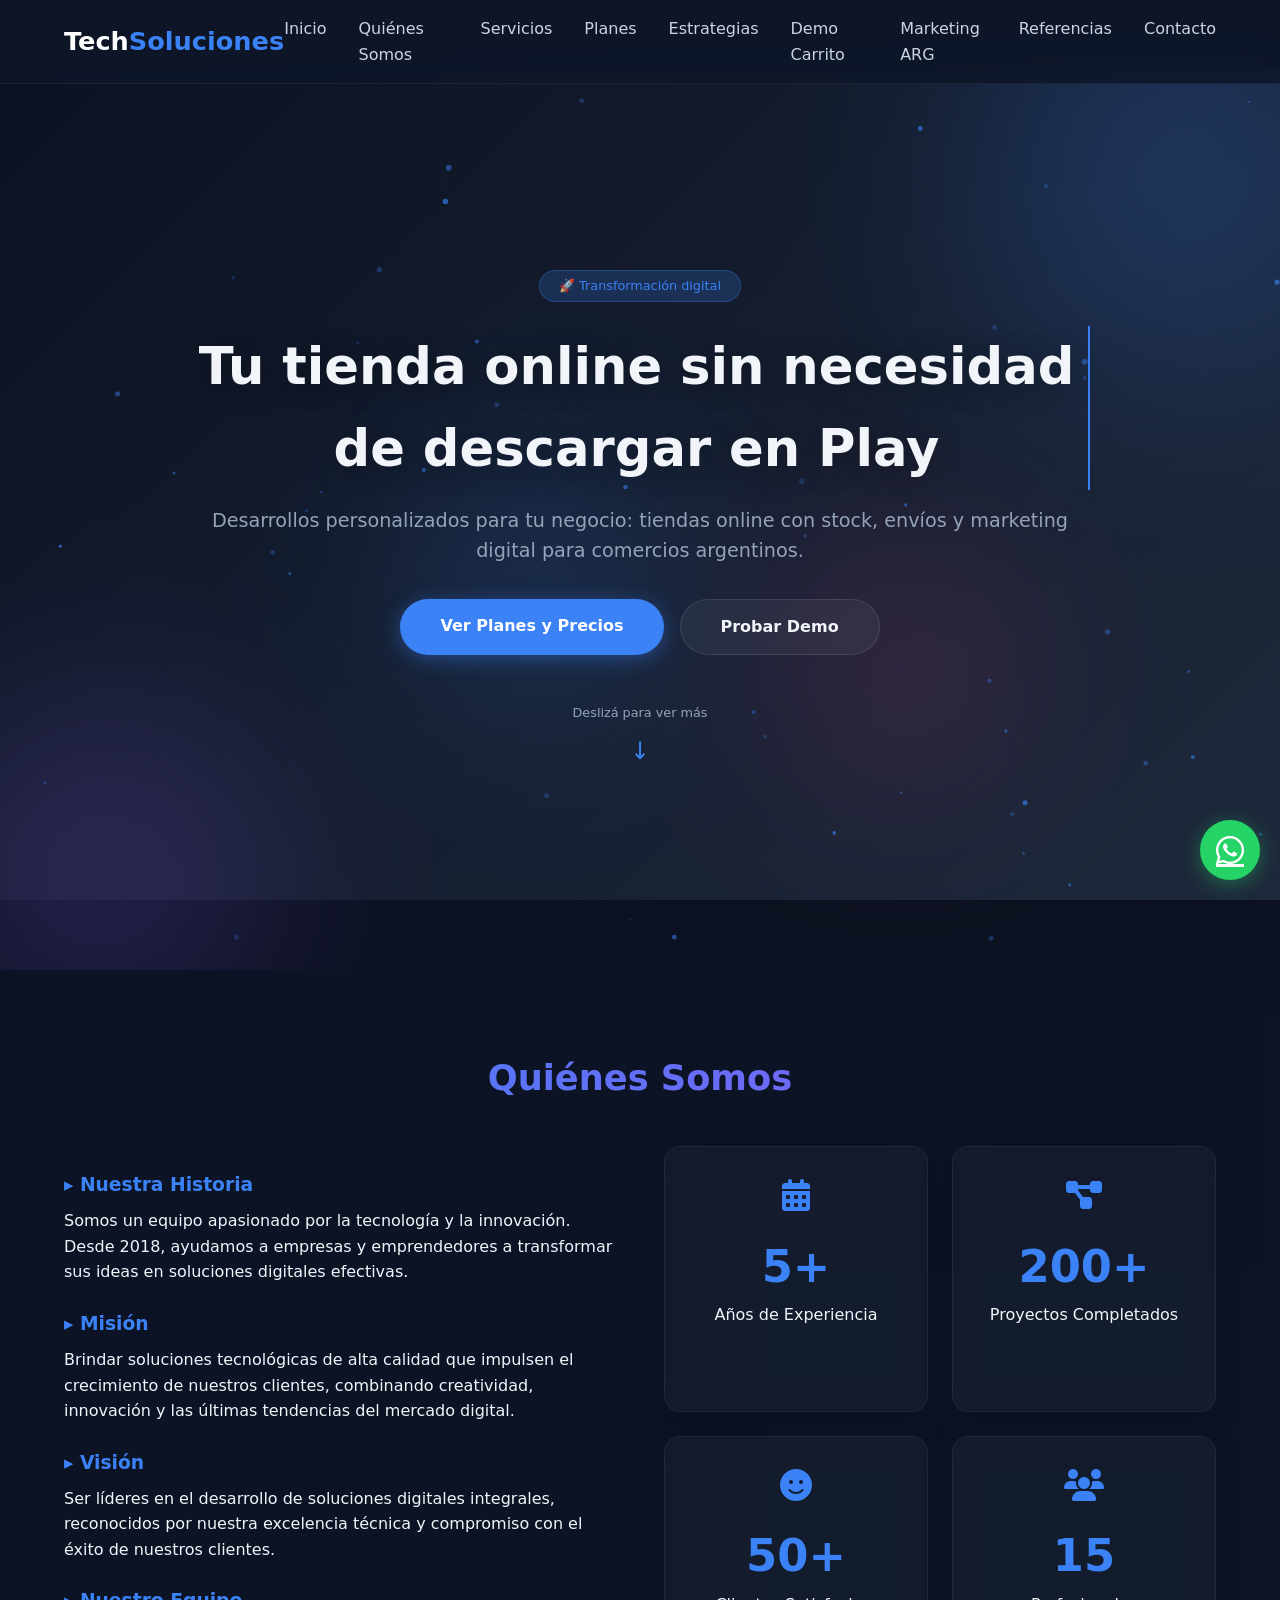
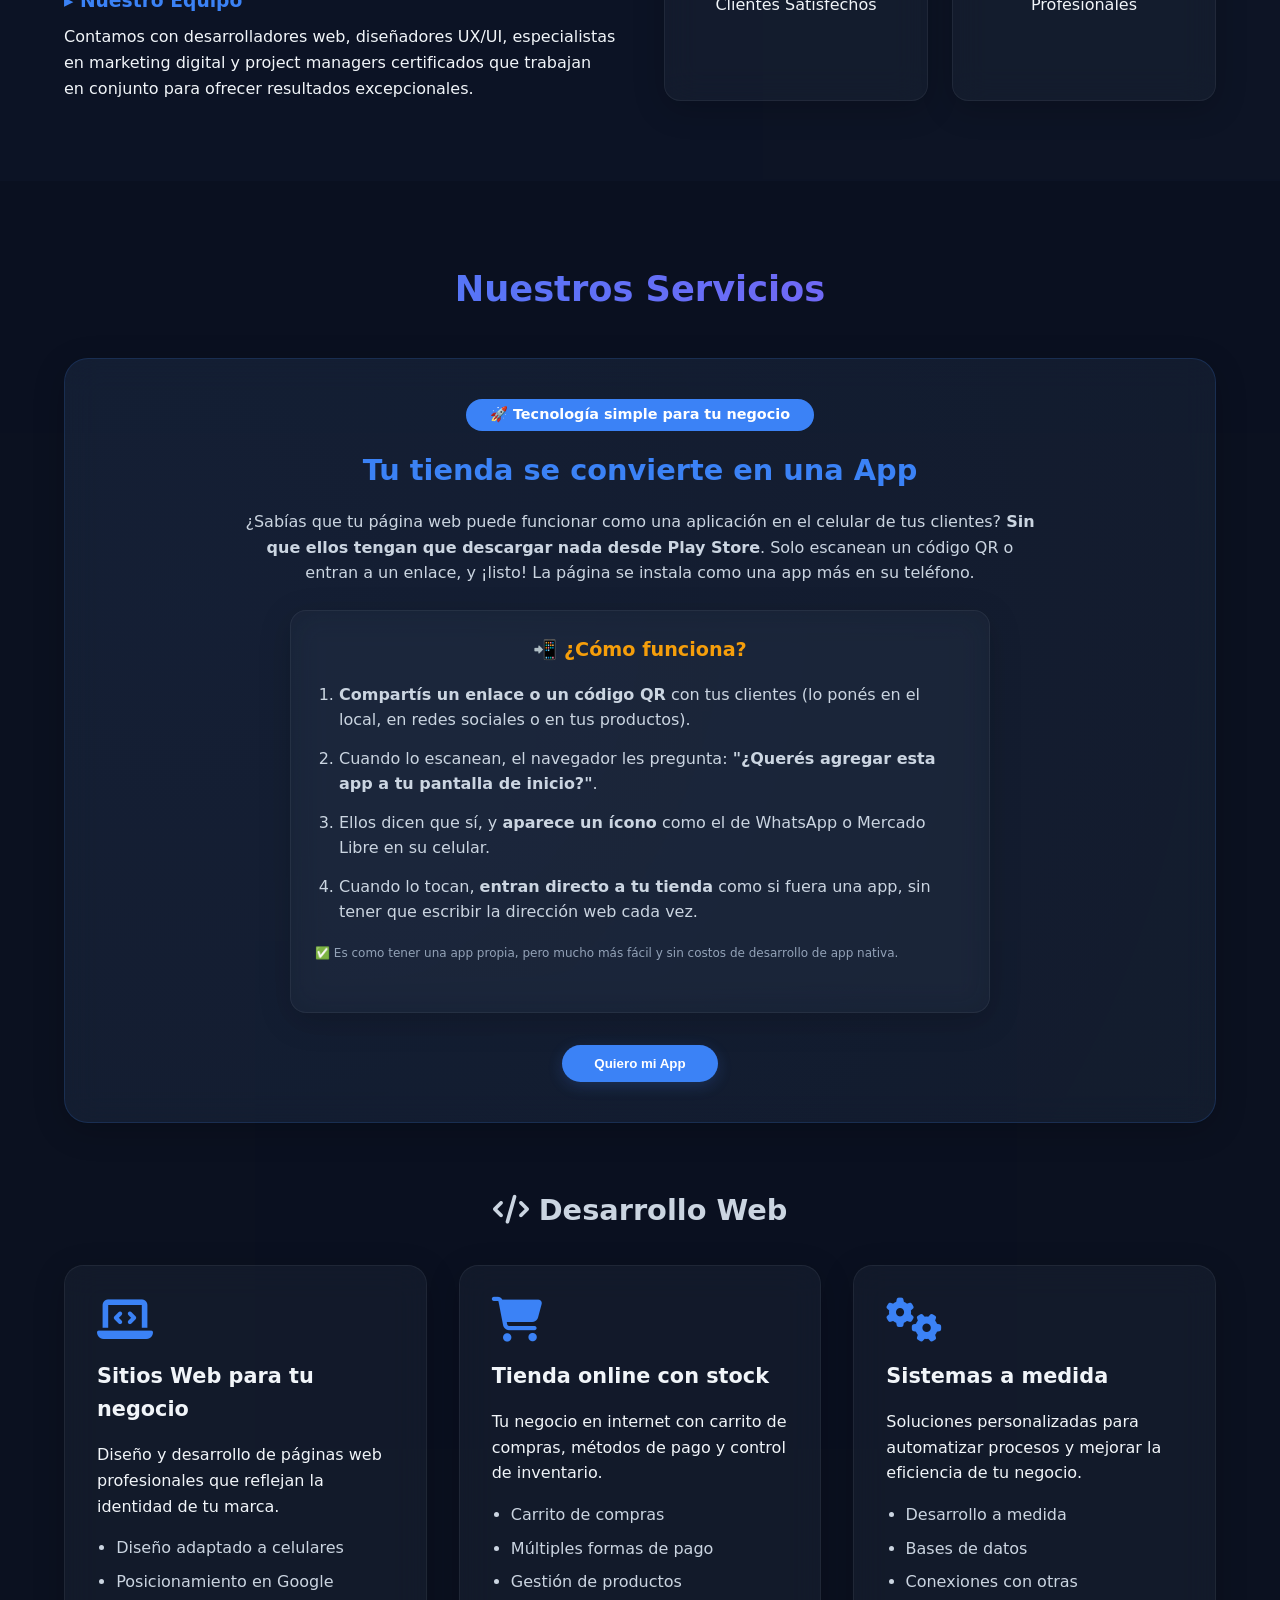
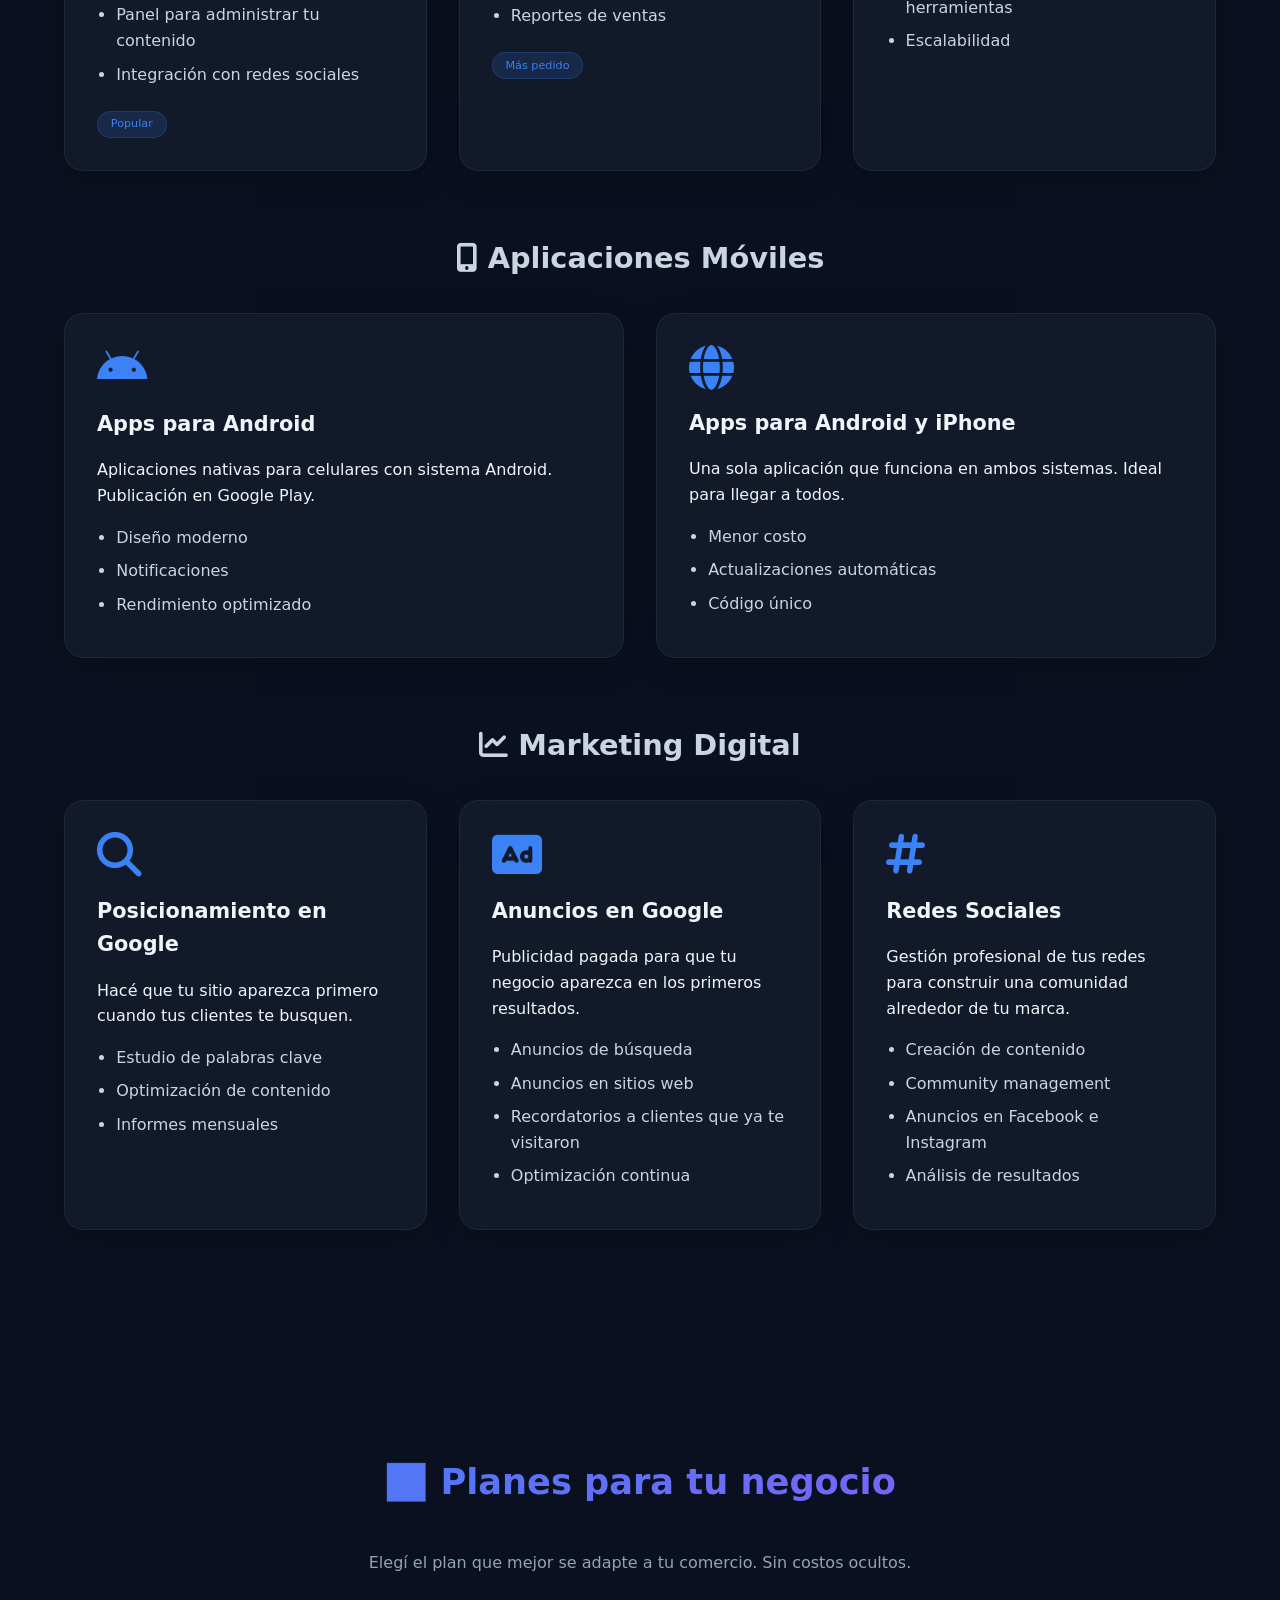
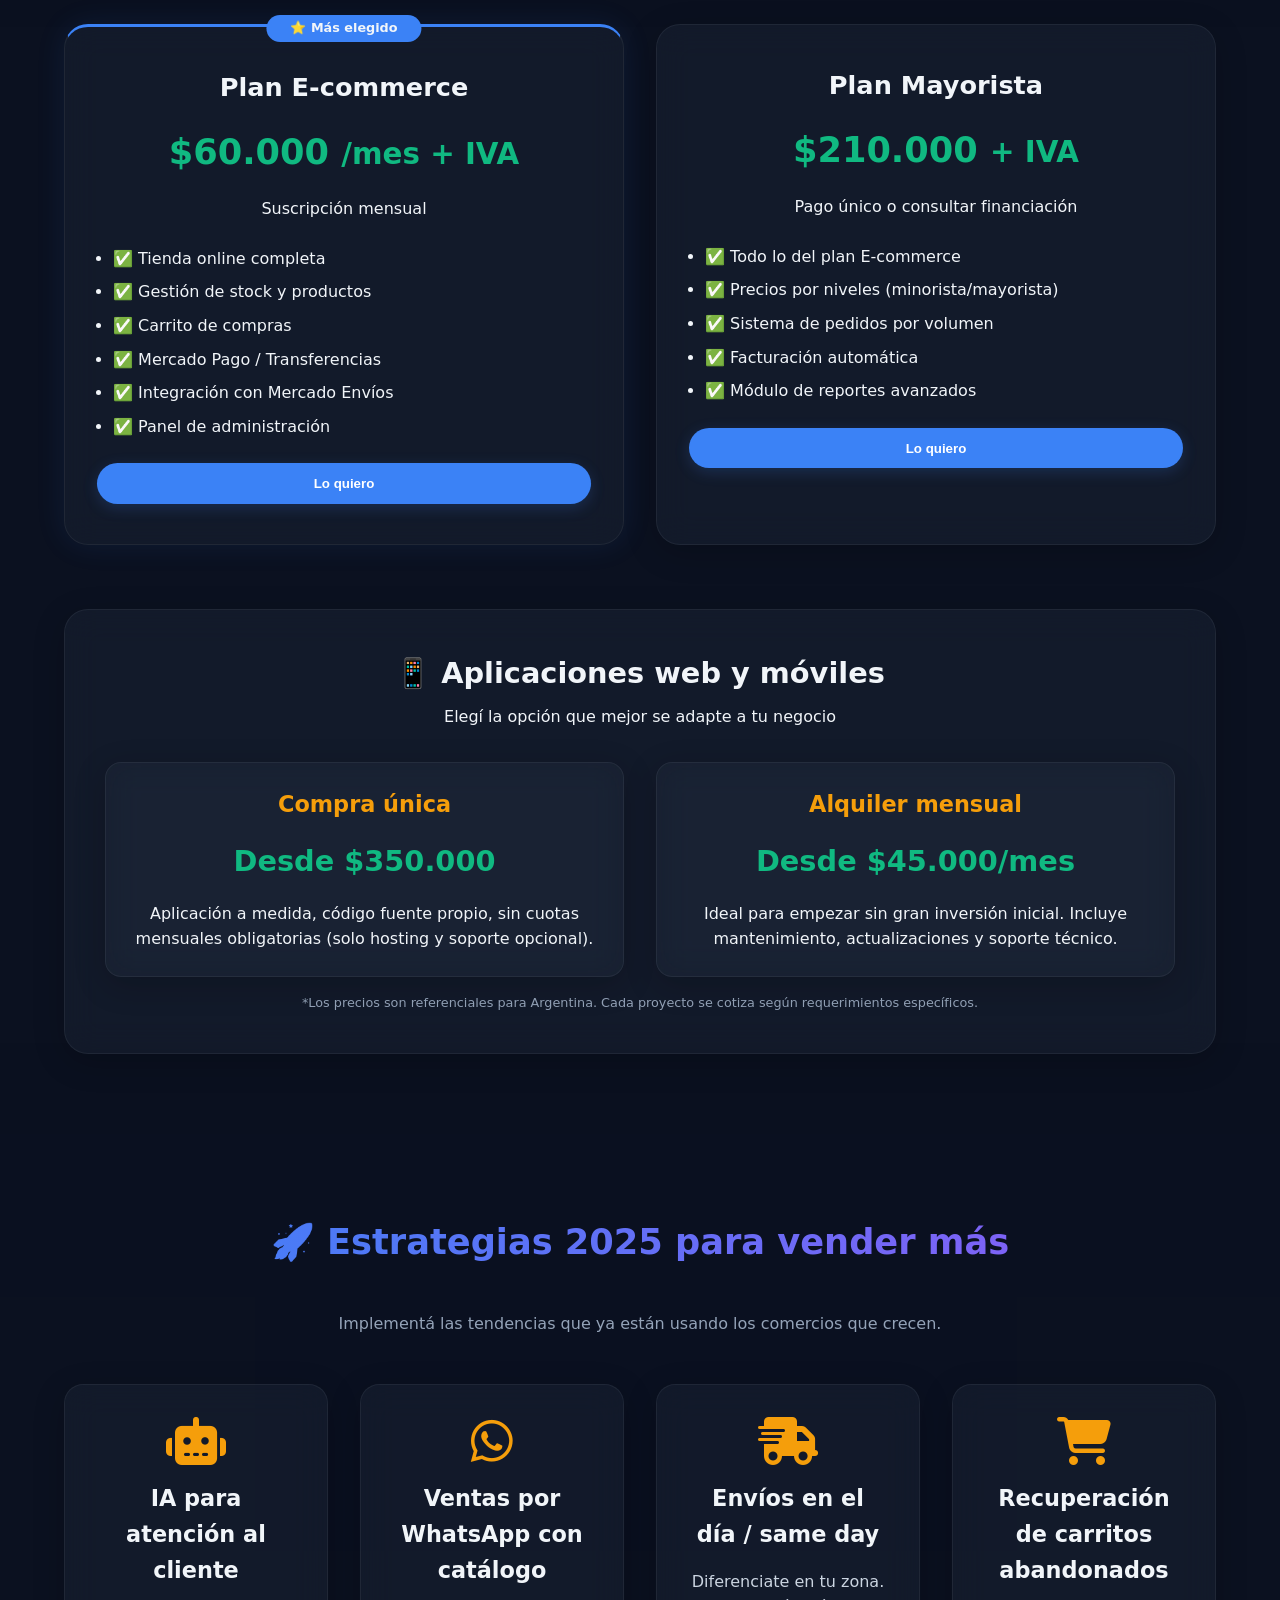
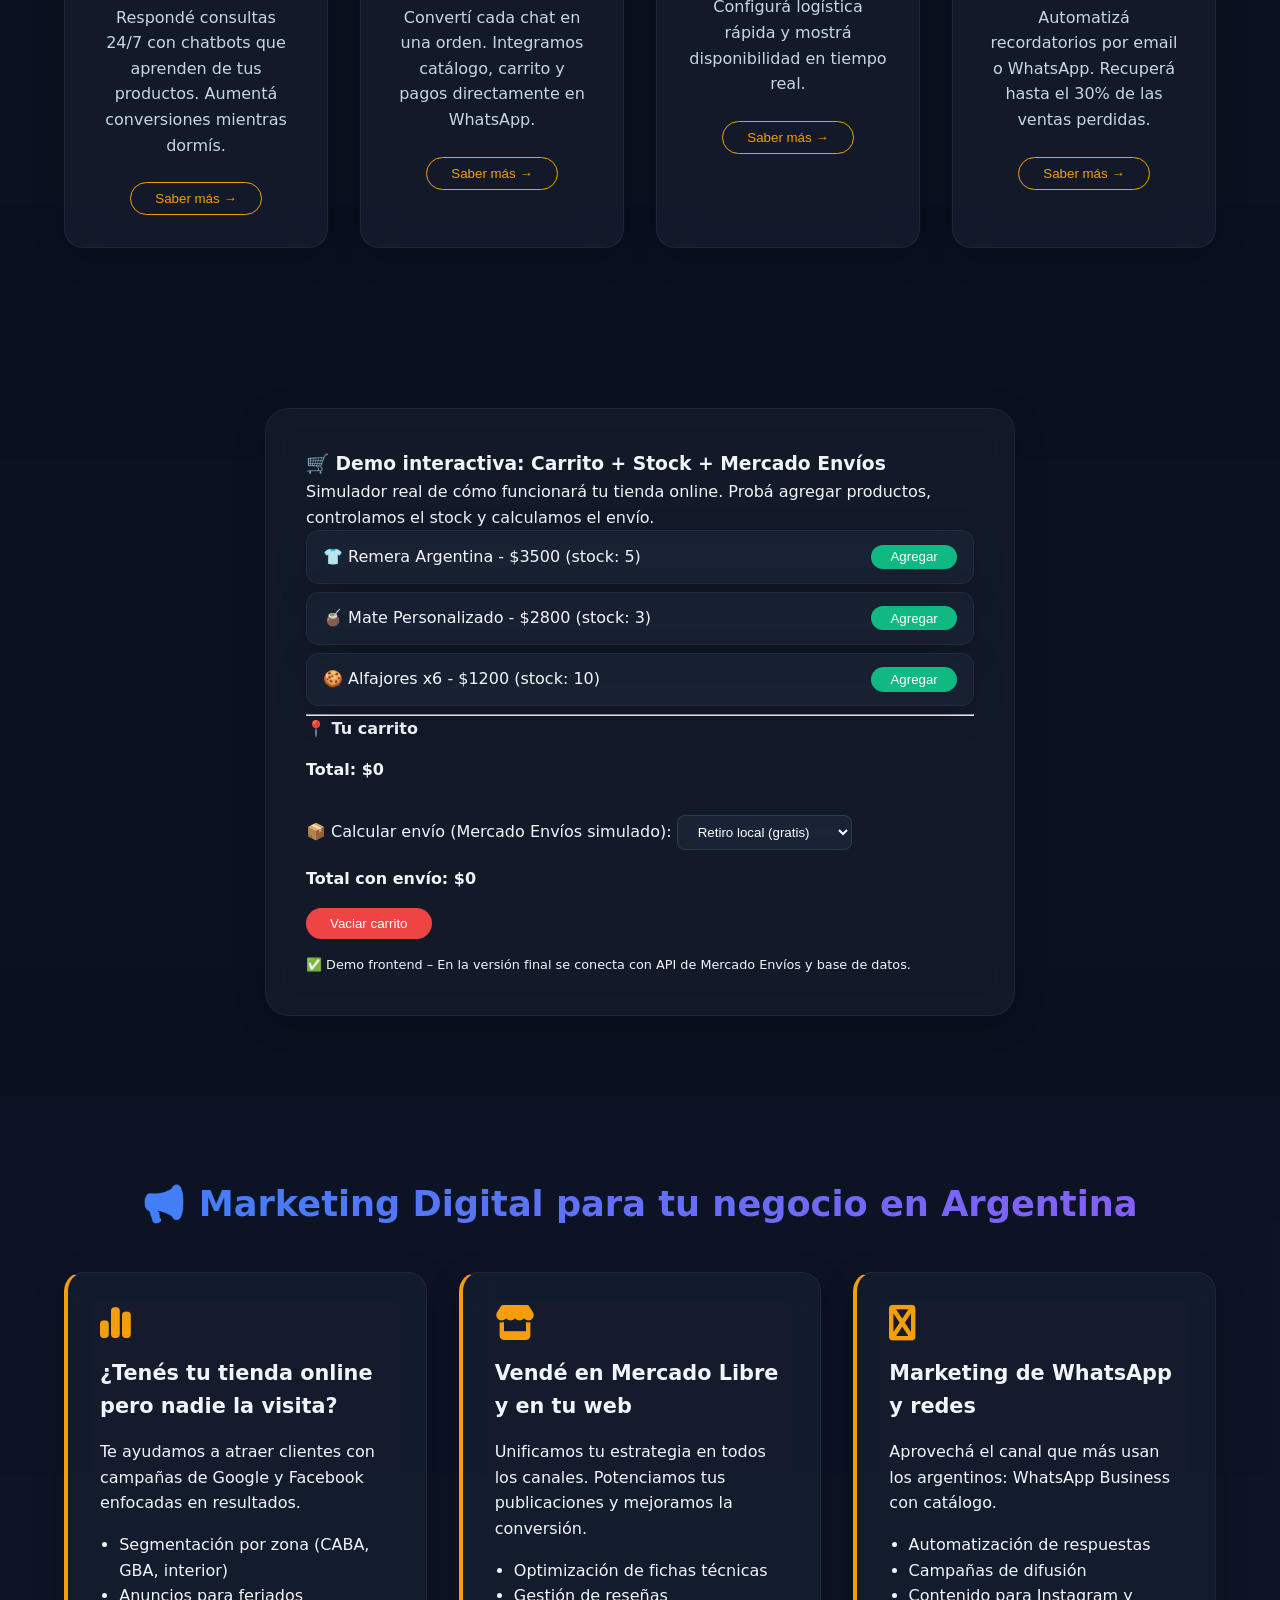
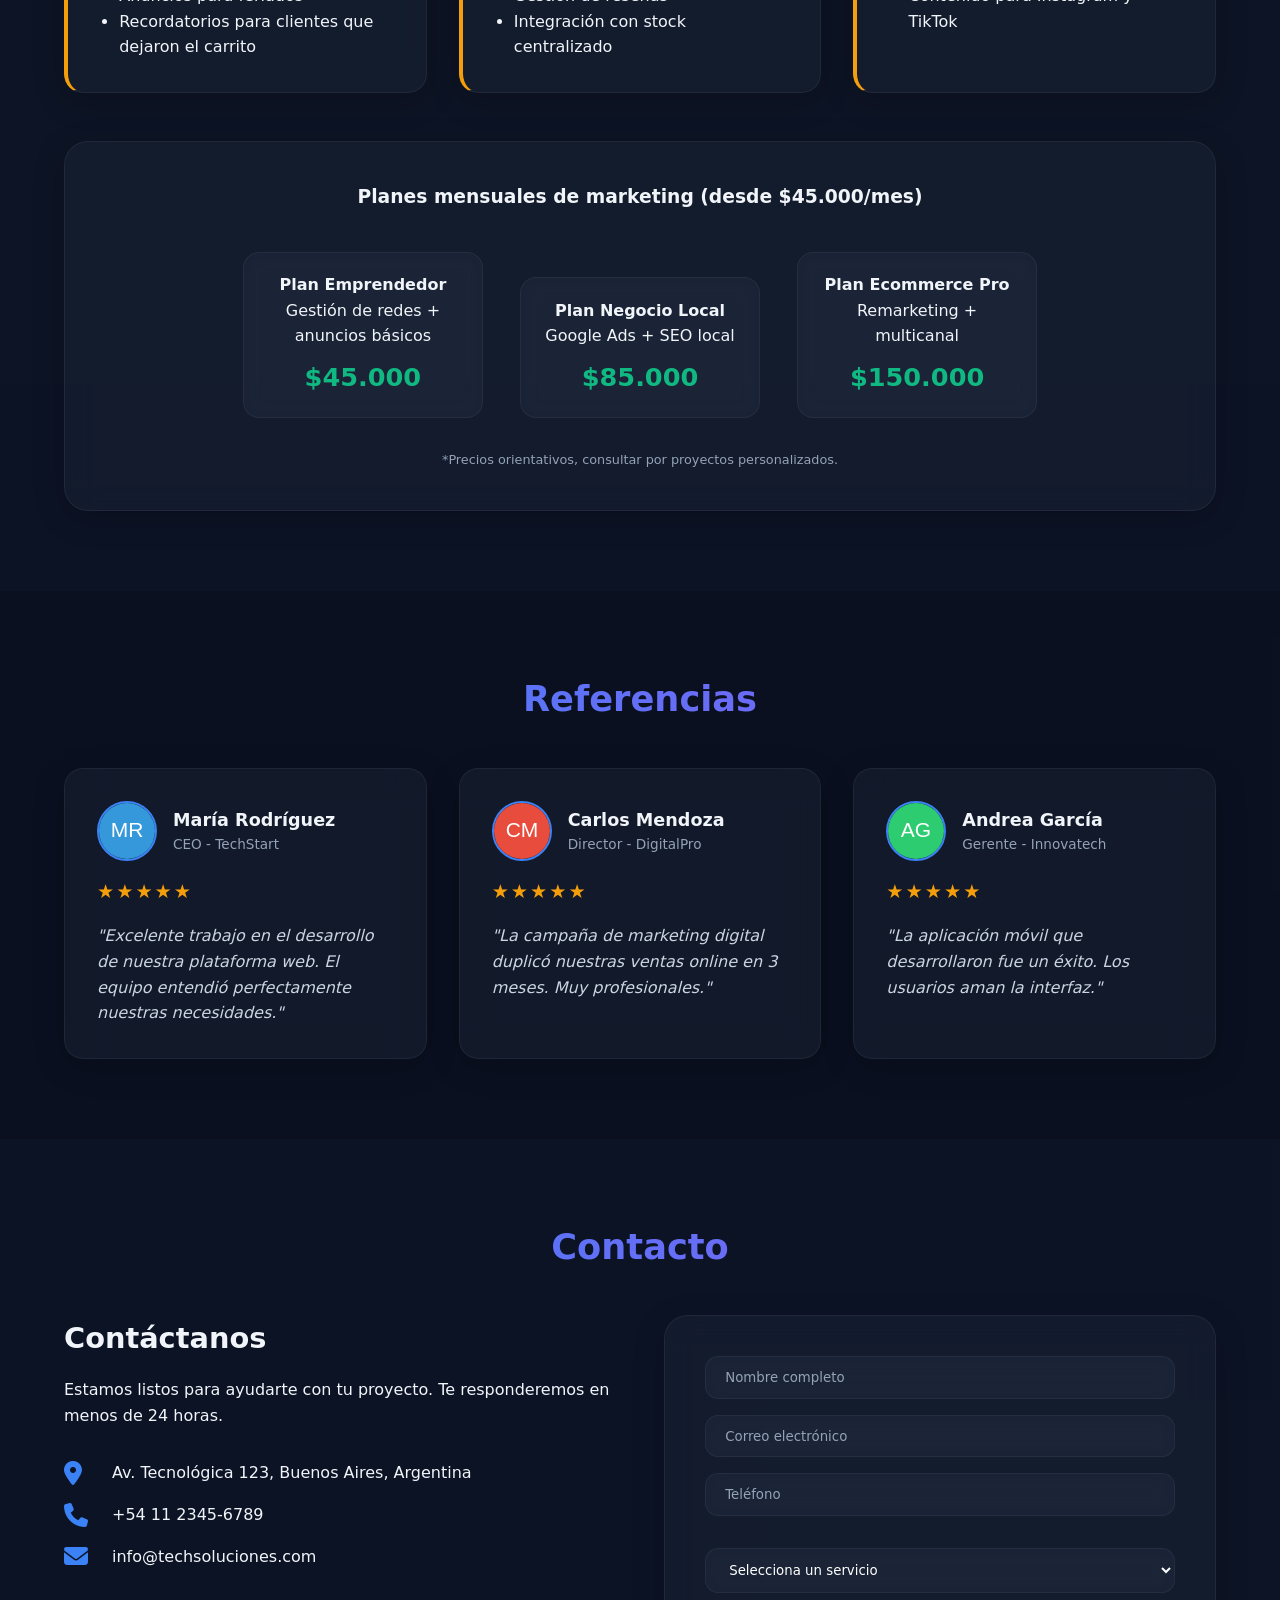
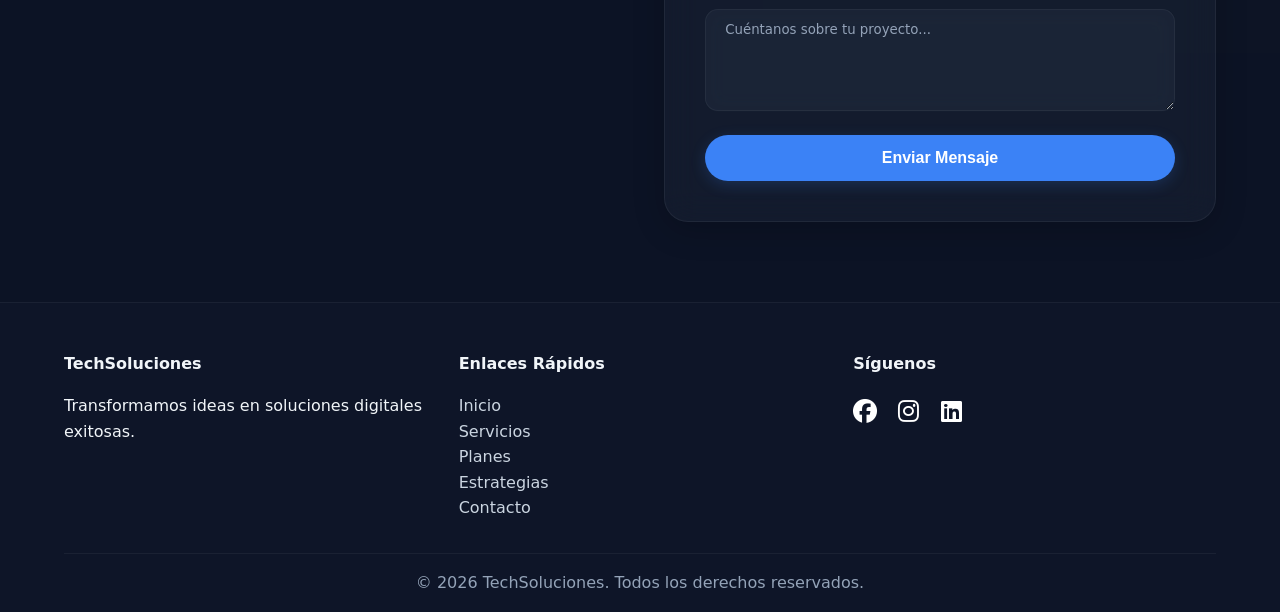
==== indexC.html @ 5a2ada5b "Actualización del sitio web con HTML, CSS y JavaScript" ====
<!DOCTYPE html>
<html lang="es">

<head>
    <meta charset="UTF-8">
    <meta name="viewport" content="width=device-width, initial-scale=1.0, user-scalable=yes">
    <title>TechSoluciones | Tiendas online, Apps y Marketing</title>
    <link rel="stylesheet" href="css/estilos_C.css">
    <link rel="stylesheet" href="https://cdnjs.cloudflare.com/ajax/libs/font-awesome/6.4.0/css/all.min.css">
</head>

<body>
    <!-- HEADER -->
    <header class="header">
        <nav class="navbar">
            <div class="logo">
                <h1>Tech<span>Soluciones</span></h1>
            </div>
            <ul class="nav-menu">
                <li><a href="#inicio" class="nav-link">Inicio</a></li>
                <li><a href="#quienes-somos" class="nav-link">Quiénes Somos</a></li>
                <li><a href="#servicios" class="nav-link">Servicios</a></li>
                <li><a href="#planes" class="nav-link">Planes</a></li>
                <li><a href="#estrategias" class="nav-link">Estrategias</a></li>
                <li><a href="#demo-carrito" class="nav-link">Demo Carrito</a></li>
                <li><a href="#marketing-arg" class="nav-link">Marketing ARG</a></li>
                <li><a href="#referencias" class="nav-link">Referencias</a></li>
                <li><a href="#contacto" class="nav-link">Contacto</a></li>
            </ul>
            <div class="hamburger">
                <span class="bar"></span>
                <span class="bar"></span>
                <span class="bar"></span>
            </div>
        </nav>
    </header>

    <!-- INICIO - HERO -->
    <section id="inicio" class="hero">
        <!-- Formas abstractas -->
        <div class="bg-shapes">
            <span class="shape shape-1"></span>
            <span class="shape shape-2"></span>
            <span class="shape shape-3"></span>
            <span class="shape shape-4"></span>
        </div>
        <!-- Partículas -->
        <canvas id="particles-canvas"></canvas>

        <div class="hero-content">
            <div class="hero-badge">🚀 Transformación digital</div>
            <h1 id="typed-title">Tu tienda online <span class="highlight">sin necesidad</span> de descargar en Play Store</h1>
            <p>Desarrollos personalizados para tu negocio: tiendas online con stock, envíos y marketing digital para comercios argentinos.</p>
            <div class="hero-buttons">
                <a href="#planes" class="cta-button btn-shine">Ver Planes y Precios</a>
                <a href="#demo-carrito" class="cta-button-secondary">Probar Demo</a>
            </div>
            <!-- Indicador de scroll -->
            <div class="scroll-indicator">
                <span>Deslizá para ver más</span>
                <div class="scroll-arrow">↓</div>
            </div>
        </div>
    </section>

    <!-- QUIÉNES SOMOS -->
    <section id="quienes-somos" class="about">
        <div class="container">
            <h2 class="section-title gradient-move">Quiénes Somos</h2>
            <div class="about-content">
                <div class="about-text reveal">
                    <h3>Nuestra Historia</h3>
                    <p>Somos un equipo apasionado por la tecnología y la innovación. Desde 2018, ayudamos a empresas y emprendedores a transformar sus ideas en soluciones digitales efectivas.</p>
                    <h3>Misión</h3>
                    <p>Brindar soluciones tecnológicas de alta calidad que impulsen el crecimiento de nuestros clientes, combinando creatividad, innovación y las últimas tendencias del mercado digital.</p>
                    <h3>Visión</h3>
                    <p>Ser líderes en el desarrollo de soluciones digitales integrales, reconocidos por nuestra excelencia técnica y compromiso con el éxito de nuestros clientes.</p>
                    <h3>Nuestro Equipo</h3>
                    <p>Contamos con desarrolladores web, diseñadores UX/UI, especialistas en marketing digital y project managers certificados que trabajan en conjunto para ofrecer resultados excepcionales.</p>
                </div>
                <div class="about-stats">
                    <div class="stat-item glass-effect reveal" data-count="5">
                        <div class="stat-icon"><i class="fas fa-calendar-alt"></i></div>
                        <h4><span class="counter">0</span>+</h4>
                        <p>Años de Experiencia</p>
                    </div>
                    <div class="stat-item glass-effect reveal" data-count="200">
                        <div class="stat-icon"><i class="fas fa-project-diagram"></i></div>
                        <h4><span class="counter">0</span>+</h4>
                        <p>Proyectos Completados</p>
                    </div>
                    <div class="stat-item glass-effect reveal" data-count="50">
                        <div class="stat-icon"><i class="fas fa-smile"></i></div>
                        <h4><span class="counter">0</span>+</h4>
                        <p>Clientes Satisfechos</p>
                    </div>
                    <div class="stat-item glass-effect reveal" data-count="15">
                        <div class="stat-icon"><i class="fas fa-users"></i></div>
                        <h4><span class="counter">0</span></h4>
                        <p>Profesionales</p>
                    </div>
                </div>
            </div>
        </div>
    </section>

    <!-- SERVICIOS -->
    <section id="servicios" class="services">
        <div class="container">
            <h2 class="section-title gradient-move">Nuestros Servicios</h2>

            <!-- PWA DESTACADO -->
            <div class="pwa-destacado glass-effect reveal">
                <span class="badge-pwa">🚀 Tecnología simple para tu negocio</span>
                <h3>Tu tienda se convierte en una App</h3>
                <p>¿Sabías que tu página web puede funcionar como una aplicación en el celular de tus clientes? <strong>Sin que ellos tengan que descargar nada desde Play Store</strong>. Solo escanean un código QR o entran a un enlace, y ¡listo! La página
                    se instala como una app más en su teléfono.</p>

                <div class="pwa-como-descargar glass-effect">
                    <h4>📲 ¿Cómo funciona?</h4>
                    <ol>
                        <li><strong>Compartís un enlace o un código QR</strong> con tus clientes (lo ponés en el local, en redes sociales o en tus productos).</li>
                        <li>Cuando lo escanean, el navegador les pregunta: <strong>"¿Querés agregar esta app a tu pantalla de inicio?"</strong>.</li>
                        <li>Ellos dicen que sí, y <strong>aparece un ícono</strong> como el de WhatsApp o Mercado Libre en su celular.</li>
                        <li>Cuando lo tocan, <strong>entran directo a tu tienda</strong> como si fuera una app, sin tener que escribir la dirección web cada vez.</li>
                    </ol>
                    <p><small>✅ Es como tener una app propia, pero mucho más fácil y sin costos de desarrollo de app nativa.</small></p>
                </div>

                <button class="btn-plan btn-shine" style="width:auto; padding:0.7rem 2rem; margin-top:0.5rem;" onclick="alert('Consultá por tu App ahora')">Quiero mi App</button>
            </div>

            <!-- Desarrollo Web -->
            <div class="service-category">
                <h3><i class="fas fa-code"></i> Desarrollo Web</h3>
                <div class="service-grid">
                    <div class="service-card glass-effect reveal">
                        <div class="service-icon-wrapper"><i class="fas fa-laptop-code"></i></div>
                        <h4>Sitios Web para tu negocio</h4>
                        <p>Diseño y desarrollo de páginas web profesionales que reflejan la identidad de tu marca.</p>
                        <ul>
                            <li>Diseño adaptado a celulares</li>
                            <li>Posicionamiento en Google</li>
                            <li>Panel para administrar tu contenido</li>
                            <li>Integración con redes sociales</li>
                        </ul>
                        <span class="service-tag">Popular</span>
                    </div>
                    <div class="service-card glass-effect reveal" style="transition-delay: 0.1s;">
                        <div class="service-icon-wrapper"><i class="fas fa-shopping-cart"></i></div>
                        <h4>Tienda online con stock</h4>
                        <p>Tu negocio en internet con carrito de compras, métodos de pago y control de inventario.</p>
                        <ul>
                            <li>Carrito de compras</li>
                            <li>Múltiples formas de pago</li>
                            <li>Gestión de productos</li>
                            <li>Reportes de ventas</li>
                        </ul>
                        <span class="service-tag">Más pedido</span>
                    </div>
                    <div class="service-card glass-effect reveal" style="transition-delay: 0.2s;">
                        <div class="service-icon-wrapper"><i class="fas fa-cogs"></i></div>
                        <h4>Sistemas a medida</h4>
                        <p>Soluciones personalizadas para automatizar procesos y mejorar la eficiencia de tu negocio.</p>
                        <ul>
                            <li>Desarrollo a medida</li>
                            <li>Bases de datos</li>
                            <li>Conexiones con otras herramientas</li>
                            <li>Escalabilidad</li>
                        </ul>
                    </div>
                </div>
            </div>

            <!-- Aplicaciones Móviles -->
            <div class="service-category">
                <h3><i class="fas fa-mobile-alt"></i> Aplicaciones Móviles</h3>
                <div class="service-grid">
                    <div class="service-card glass-effect reveal">
                        <div class="service-icon-wrapper"><i class="fab fa-android"></i></div>
                        <h4>Apps para Android</h4>
                        <p>Aplicaciones nativas para celulares con sistema Android. Publicación en Google Play.</p>
                        <ul>
                            <li>Diseño moderno</li>
                            <li>Notificaciones</li>
                            <li>Rendimiento optimizado</li>
                        </ul>
                    </div>
                    <div class="service-card glass-effect reveal" style="transition-delay: 0.1s;">
                        <div class="service-icon-wrapper"><i class="fas fa-globe"></i></div>
                        <h4>Apps para Android y iPhone</h4>
                        <p>Una sola aplicación que funciona en ambos sistemas. Ideal para llegar a todos.</p>
                        <ul>
                            <li>Menor costo</li>
                            <li>Actualizaciones automáticas</li>
                            <li>Código único</li>
                        </ul>
                    </div>
                </div>
            </div>

            <!-- Marketing Digital -->
            <div class="service-category">
                <h3><i class="fas fa-chart-line"></i> Marketing Digital</h3>
                <div class="service-grid">
                    <div class="service-card glass-effect reveal">
                        <div class="service-icon-wrapper"><i class="fas fa-search"></i></div>
                        <h4>Posicionamiento en Google</h4>
                        <p>Hacé que tu sitio aparezca primero cuando tus clientes te busquen.</p>
                        <ul>
                            <li>Estudio de palabras clave</li>
                            <li>Optimización de contenido</li>
                            <li>Informes mensuales</li>
                        </ul>
                    </div>
                    <div class="service-card glass-effect reveal" style="transition-delay: 0.1s;">
                        <div class="service-icon-wrapper"><i class="fas fa-ad"></i></div>
                        <h4>Anuncios en Google</h4>
                        <p>Publicidad pagada para que tu negocio aparezca en los primeros resultados.</p>
                        <ul>
                            <li>Anuncios de búsqueda</li>
                            <li>Anuncios en sitios web</li>
                            <li>Recordatorios a clientes que ya te visitaron</li>
                            <li>Optimización continua</li>
                        </ul>
                    </div>
                    <div class="service-card glass-effect reveal" style="transition-delay: 0.2s;">
                        <div class="service-icon-wrapper"><i class="fas fa-hashtag"></i></div>
                        <h4>Redes Sociales</h4>
                        <p>Gestión profesional de tus redes para construir una comunidad alrededor de tu marca.</p>
                        <ul>
                            <li>Creación de contenido</li>
                            <li>Community management</li>
                            <li>Anuncios en Facebook e Instagram</li>
                            <li>Análisis de resultados</li>
                        </ul>
                    </div>
                </div>
            </div>
        </div>
    </section>

    <!-- PLANES -->
    <section id="planes" class="planes">
        <div class="container">
            <h2 class="section-title gradient-move">📊 Planes para tu negocio</h2>
            <p class="section-subtitle">Elegí el plan que mejor se adapte a tu comercio. Sin costos ocultos.</p>
            <div class="planes-grid">
                <div class="plan-card plan-popular glass-effect reveal">
                    <div class="popular-badge">⭐ Más elegido</div>
                    <h3>Plan E-commerce</h3>
                    <div class="precio">$60.000 <small>/mes + IVA</small></div>
                    <p>Suscripción mensual</p>
                    <ul>
                        <li>✅ Tienda online completa</li>
                        <li>✅ Gestión de stock y productos</li>
                        <li>✅ Carrito de compras</li>
                        <li>✅ Mercado Pago / Transferencias</li>
                        <li>✅ Integración con Mercado Envíos</li>
                        <li>✅ Panel de administración</li>
                    </ul>
                    <button class="btn-plan btn-shine" onclick="alert('Solicitá este plan por WhatsApp')">Lo quiero</button>
                </div>
                <div class="plan-card glass-effect reveal" style="transition-delay: 0.1s;">
                    <h3>Plan Mayorista</h3>
                    <div class="precio">$210.000 <small>+ IVA</small></div>
                    <p>Pago único o consultar financiación</p>
                    <ul>
                        <li>✅ Todo lo del plan E-commerce</li>
                        <li>✅ Precios por niveles (minorista/mayorista)</li>
                        <li>✅ Sistema de pedidos por volumen</li>
                        <li>✅ Facturación automática</li>
                        <li>✅ Módulo de reportes avanzados</li>
                    </ul>
                    <button class="btn-plan btn-shine" onclick="alert('Solicitá este plan por WhatsApp')">Lo quiero</button>
                </div>
            </div>
            <div class="apps-pricing glass-effect reveal">
                <h3>📱 Aplicaciones web y móviles</h3>
                <p>Elegí la opción que mejor se adapte a tu negocio</p>
                <div class="app-options">
                    <div class="app-option glass-effect">
                        <h4>Compra única</h4>
                        <div class="app-price">Desde $350.000</div>
                        <p>Aplicación a medida, código fuente propio, sin cuotas mensuales obligatorias (solo hosting y soporte opcional).</p>
                    </div>
                    <div class="app-option glass-effect">
                        <h4>Alquiler mensual</h4>
                        <div class="app-price">Desde $45.000/mes</div>
                        <p>Ideal para empezar sin gran inversión inicial. Incluye mantenimiento, actualizaciones y soporte técnico.</p>
                    </div>
                </div>
                <p class="aviso">*Los precios son referenciales para Argentina. Cada proyecto se cotiza según requerimientos específicos.</p>
            </div>
        </div>
    </section>

    <!-- ESTRATEGIAS -->
    <section id="estrategias" class="estrategias">
        <div class="container">
            <h2 class="section-title gradient-move">🚀 Estrategias 2025 para vender más</h2>
            <p class="section-subtitle">Implementá las tendencias que ya están usando los comercios que crecen.</p>
            <div class="estrategias-grid">
                <div class="estrategia-card glass-effect reveal">
                    <div class="estrategia-icon"><i class="fas fa-robot"></i></div>
                    <h3>IA para atención al cliente</h3>
                    <p>Respondé consultas 24/7 con chatbots que aprenden de tus productos. Aumentá conversiones mientras dormís.</p>
                    <button class="btn-estrategia" onclick="alert('Consultá por integración de IA')">Saber más →</button>
                </div>
                <div class="estrategia-card glass-effect reveal" style="transition-delay: 0.1s;">
                    <div class="estrategia-icon"><i class="fab fa-whatsapp"></i></div>
                    <h3>Ventas por WhatsApp con catálogo</h3>
                    <p>Convertí cada chat en una orden. Integramos catálogo, carrito y pagos directamente en WhatsApp.</p>
                    <button class="btn-estrategia" onclick="alert('Activá ventas por WhatsApp')">Saber más →</button>
                </div>
                <div class="estrategia-card glass-effect reveal" style="transition-delay: 0.2s;">
                    <div class="estrategia-icon"><i class="fas fa-truck-fast"></i></div>
                    <h3>Envíos en el día / same day</h3>
                    <p>Diferenciate en tu zona. Configurá logística rápida y mostrá disponibilidad en tiempo real.</p>
                    <button class="btn-estrategia" onclick="alert('Optimizá tus envíos')">Saber más →</button>
                </div>
                <div class="estrategia-card glass-effect reveal" style="transition-delay: 0.3s;">
                    <div class="estrategia-icon"><i class="fas fa-cart-shopping"></i></div>
                    <h3>Recuperación de carritos abandonados</h3>
                    <p>Automatizá recordatorios por email o WhatsApp. Recuperá hasta el 30% de las ventas perdidas.</p>
                    <button class="btn-estrategia" onclick="alert('Recuperá ventas ahora')">Saber más →</button>
                </div>
            </div>
        </div>
    </section>

    <!-- DEMO CARRITO -->
    <section id="demo-carrito" class="demo-carrito">
        <div class="container">
            <div class="demo-box glass-effect reveal">
                <h3>🛒 Demo interactiva: Carrito + Stock + Mercado Envíos</h3>
                <p>Simulador real de cómo funcionará tu tienda online. Probá agregar productos, controlamos el stock y calculamos el envío.</p>
                <div id="productos-demo">
                    <div class="producto-item glass-effect" data-id="1" data-nombre="Remera Argentina" data-precio="3500" data-stock="5">
                        <span>👕 Remera Argentina - $3500 (stock: <span class="stock-display">5</span>)</span>
                        <button class="btn-agregar">Agregar</button>
                    </div>
                    <div class="producto-item glass-effect" data-id="2" data-nombre="Mate Personalizado" data-precio="2800" data-stock="3">
                        <span>🧉 Mate Personalizado - $2800 (stock: <span class="stock-display">3</span>)</span>
                        <button class="btn-agregar">Agregar</button>
                    </div>
                    <div class="producto-item glass-effect" data-id="3" data-nombre="Alfajores x6" data-precio="1200" data-stock="10">
                        <span>🍪 Alfajores x6 - $1200 (stock: <span class="stock-display">10</span>)</span>
                        <button class="btn-agregar">Agregar</button>
                    </div>
                </div>
                <hr>
                <h4>📍 Tu carrito</h4>
                <ul id="lista-carrito"></ul>
                <div id="total-carrito">Total: $0</div>
                <div style="margin-top: 1rem;">
                    <label>📦 Calcular envío (Mercado Envíos simulado): </label>
                    <select id="tipo-envio">
                        <option value="0">Retiro local (gratis)</option>
                        <option value="800">CABA y GBA - $800</option>
                        <option value="1500">Interior - $1500</option>
                    </select>
                </div>
                <div id="total-con-envio">Total con envío: $0</div>
                <button id="vaciar-carrito">Vaciar carrito</button>
                <p style="font-size:0.8rem; margin-top:1rem;">✅ Demo frontend – En la versión final se conecta con API de Mercado Envíos y base de datos.</p>
            </div>
        </div>
    </section>

    <!-- MARKETING ARGENTINA -->
    <section id="marketing-arg" class="marketing-arg">
        <div class="container">
            <h2 class="section-title gradient-move">📢 Marketing Digital para tu negocio en Argentina</h2>
            <div class="marketing-grid">
                <div class="marketing-card glass-effect reveal">
                    <div class="marketing-icon"><i class="fas fa-chart-simple"></i></div>
                    <h4>¿Tenés tu tienda online pero nadie la visita?</h4>
                    <p>Te ayudamos a atraer clientes con campañas de Google y Facebook enfocadas en resultados.</p>
                    <ul>
                        <li>Segmentación por zona (CABA, GBA, interior)</li>
                        <li>Anuncios para feriados</li>
                        <li>Recordatorios para clientes que dejaron el carrito</li>
                    </ul>
                </div>
                <div class="marketing-card glass-effect reveal" style="transition-delay: 0.1s;">
                    <div class="marketing-icon"><i class="fas fa-store"></i></div>
                    <h4>Vendé en Mercado Libre y en tu web</h4>
                    <p>Unificamos tu estrategia en todos los canales. Potenciamos tus publicaciones y mejoramos la conversión.</p>
                    <ul>
                        <li>Optimización de fichas técnicas</li>
                        <li>Gestión de reseñas</li>
                        <li>Integración con stock centralizado</li>
                    </ul>
                </div>
                <div class="marketing-card glass-effect reveal" style="transition-delay: 0.2s;">
                    <div class="marketing-icon"><i class="fas fa-whatsapp"></i></div>
                    <h4>Marketing de WhatsApp y redes</h4>
                    <p>Aprovechá el canal que más usan los argentinos: WhatsApp Business con catálogo.</p>
                    <ul>
                        <li>Automatización de respuestas</li>
                        <li>Campañas de difusión</li>
                        <li>Contenido para Instagram y TikTok</li>
                    </ul>
                </div>
            </div>
            <div class="paquetes glass-effect reveal">
                <h3>Planes mensuales de marketing (desde $45.000/mes)</h3>
                <div class="plan-simple">
                    <h4>Plan Emprendedor</h4>
                    <p>Gestión de redes + anuncios básicos</p>
                    <span class="precio">$45.000</span>
                </div>
                <div class="plan-simple">
                    <h4>Plan Negocio Local</h4>
                    <p>Google Ads + SEO local</p>
                    <span class="precio">$85.000</span>
                </div>
                <div class="plan-simple">
                    <h4>Plan Ecommerce Pro</h4>
                    <p>Remarketing + multicanal</p>
                    <span class="precio">$150.000</span>
                </div>
                <p class="aviso">*Precios orientativos, consultar por proyectos personalizados.</p>
            </div>
        </div>
    </section>

    <!-- REFERENCIAS -->
    <section id="referencias" class="references">
        <div class="container">
            <h2 class="section-title gradient-move">Referencias</h2>
            <div class="testimonials-grid">
                <div class="testimonial-card glass-effect reveal">
                    <div class="testimonial-header">
                        <img src="data:image/svg+xml,%3Csvg xmlns='http://www.w3.org/2000/svg' width='80' height='80' viewBox='0 0 80 80'%3E%3Crect width='80' height='80' fill='%233498db'/%3E%3Ctext x='50%25' y='50%25' dominant-baseline='middle' text-anchor='middle' fill='white' font-size='30' font-family='Arial'%3EMR%3C/text%3E%3C/svg%3E"
                            alt="María Rodríguez">
                        <div>
                            <h4>María Rodríguez</h4>
                            <p>CEO - TechStart</p>
                        </div>
                    </div>
                    <div class="stars">★★★★★</div>
                    <p class="testimonial-text">"Excelente trabajo en el desarrollo de nuestra plataforma web. El equipo entendió perfectamente nuestras necesidades."</p>
                </div>
                <div class="testimonial-card glass-effect reveal" style="transition-delay: 0.1s;">
                    <div class="testimonial-header">
                        <img src="data:image/svg+xml,%3Csvg xmlns='http://www.w3.org/2000/svg' width='80' height='80' viewBox='0 0 80 80'%3E%3Crect width='80' height='80' fill='%23e74c3c'/%3E%3Ctext x='50%25' y='50%25' dominant-baseline='middle' text-anchor='middle' fill='white' font-size='30' font-family='Arial'%3ECM%3C/text%3E%3C/svg%3E"
                            alt="Carlos Mendoza">
                        <div>
                            <h4>Carlos Mendoza</h4>
                            <p>Director - DigitalPro</p>
                        </div>
                    </div>
                    <div class="stars">★★★★★</div>
                    <p class="testimonial-text">"La campaña de marketing digital duplicó nuestras ventas online en 3 meses. Muy profesionales."</p>
                </div>
                <div class="testimonial-card glass-effect reveal" style="transition-delay: 0.2s;">
                    <div class="testimonial-header">
                        <img src="data:image/svg+xml,%3Csvg xmlns='http://www.w3.org/2000/svg' width='80' height='80' viewBox='0 0 80 80'%3E%3Crect width='80' height='80' fill='%232ecc71'/%3E%3Ctext x='50%25' y='50%25' dominant-baseline='middle' text-anchor='middle' fill='white' font-size='30' font-family='Arial'%3EAG%3C/text%3E%3C/svg%3E"
                            alt="Andrea García">
                        <div>
                            <h4>Andrea García</h4>
                            <p>Gerente - Innovatech</p>
                        </div>
                    </div>
                    <div class="stars">★★★★★</div>
                    <p class="testimonial-text">"La aplicación móvil que desarrollaron fue un éxito. Los usuarios aman la interfaz."</p>
                </div>
            </div>
        </div>
    </section>

    <!-- CONTACTO -->
    <section id="contacto" class="contact">
        <div class="container">
            <h2 class="section-title gradient-move">Contacto</h2>
            <div class="contact-content">
                <div class="contact-info reveal">
                    <h3>Contáctanos</h3>
                    <p>Estamos listos para ayudarte con tu proyecto. Te responderemos en menos de 24 horas.</p>
                    <div class="contact-details">
                        <div class="contact-item"><i class="fas fa-map-marker-alt"></i>
                            <p>Av. Tecnológica 123, Buenos Aires, Argentina</p>
                        </div>
                        <div class="contact-item"><i class="fas fa-phone"></i>
                            <p>+54 11 2345-6789</p>
                        </div>
                        <div class="contact-item"><i class="fas fa-envelope"></i>
                            <p>info@techsoluciones.com</p>
                        </div>
                    </div>
                </div>
                <form class="contact-form glass-effect reveal" id="contactForm">
                    <input type="text" id="nombre" placeholder="Nombre completo" required>
                    <input type="email" id="email" placeholder="Correo electrónico" required>
                    <input type="tel" id="telefono" placeholder="Teléfono">
                    <select id="servicio">
                        <option value="">Selecciona un servicio</option>
                        <option value="web">Desarrollo Web</option>
                        <option value="app">Desarrollo de Aplicaciones</option>
                        <option value="pwa">App desde el navegador</option>
                        <option value="marketing">Marketing Digital</option>
                    </select>
                    <textarea id="mensaje" rows="5" placeholder="Cuéntanos sobre tu proyecto..." required></textarea>
                    <button type="submit" class="submit-btn btn-shine">Enviar Mensaje</button>
                </form>
            </div>
        </div>
    </section>

    <!-- FOOTER -->
    <footer class="footer">
        <div class="container">
            <div class="footer-content">
                <div class="footer-section">
                    <h4>TechSoluciones</h4>
                    <p>Transformamos ideas en soluciones digitales exitosas.</p>
                </div>
                <div class="footer-section">
                    <h4>Enlaces Rápidos</h4>
                    <ul>
                        <li><a href="#inicio">Inicio</a></li>
                        <li><a href="#servicios">Servicios</a></li>
                        <li><a href="#planes">Planes</a></li>
                        <li><a href="#estrategias">Estrategias</a></li>
                        <li><a href="#contacto">Contacto</a></li>
                    </ul>
                </div>
                <div class="footer-section">
                    <h4>Síguenos</h4>
                    <div class="social-links">
                        <a href="#"><i class="fab fa-facebook"></i></a>
                        <a href="#"><i class="fab fa-instagram"></i></a>
                        <a href="#"><i class="fab fa-linkedin"></i></a>
                    </div>
                </div>
            </div>
            <div class="footer-bottom">
                <p>&copy; 2026 TechSoluciones. Todos los derechos reservados.</p>
            </div>
        </div>
    </footer>

    <!-- WHATSAPP FLOTANTE -->
    <a href="https://wa.me/541123456789" class="whatsapp-float" target="_blank"><i class="fab fa-whatsapp"></i></a>

    <script src="js/script_C.js"></script>
</body>

</html>
---- css/estilos_C.css ----
/* ==========================================
   RESET Y VARIABLES
   ========================================== */
* {
    margin: 0;
    padding: 0;
    box-sizing: border-box;
}

body {
    font-family: 'Segoe UI', 'Inter', system-ui, -apple-system, sans-serif;
    background-color: #0B1120;
    color: #F1F5F9;
    line-height: 1.6;
    overflow-x: hidden;
    animation: fadeInPage 0.8s ease-out;
}

@keyframes fadeInPage {
    from {
        opacity: 0;
        transform: translateY(20px);
    }
    to {
        opacity: 1;
        transform: translateY(0);
    }
}

.container {
    max-width: 1200px;
    margin: 0 auto;
    padding: 0 1.5rem;
}

/* ==========================================
   TIPOGRAFÍA CON GRADIENTE ANIMADO
   ========================================== */
.section-title {
    font-size: 2.2rem;
    text-align: center;
    margin-bottom: 2.5rem;
}

.gradient-move {
    background: linear-gradient(270deg, #F1F5F9, #3B82F6, #8B5CF6, #3B82F6);
    background-size: 300% 300%;
    background-clip: text;
    -webkit-background-clip: text;
    color: transparent;
    animation: gradientShift 6s ease-in-out infinite;
}

@keyframes gradientShift {
    0% {
        background-position: 0% 50%;
    }
    50% {
        background-position: 100% 50%;
    }
    100% {
        background-position: 0% 50%;
    }
}

.section-subtitle {
    text-align: center;
    color: #94A3B8;
    margin-bottom: 3rem;
}

/* ==========================================
   HEADER CON GLASS Y SUBRAYADO ANIMADO
   ========================================== */
.header {
    background: rgba(15, 23, 42, 0.85);
    backdrop-filter: blur(20px);
    -webkit-backdrop-filter: blur(20px);
    border-bottom: 1px solid rgba(255, 255, 255, 0.05);
    position: fixed;
    width: 100%;
    top: 0;
    z-index: 1000;
    transition: all 0.3s;
}

.header.scrolled {
    background: rgba(15, 23, 42, 0.95);
    box-shadow: 0 4px 30px rgba(0, 0, 0, 0.3);
}

.navbar {
    display: flex;
    justify-content: space-between;
    align-items: center;
    padding: 1rem 5%;
    max-width: 1400px;
    margin: 0 auto;
}

.logo h1 {
    font-size: 1.6rem;
    color: white;
    transition: 0.3s;
}
.logo h1:hover {
    transform: scale(1.05);
}
.logo span {
    color: #3B82F6;
}

.nav-menu {
    display: flex;
    list-style: none;
    gap: 2rem;
}
.nav-link {
    text-decoration: none;
    color: #CBD5E1;
    font-weight: 500;
    transition: 0.3s;
    position: relative;
}
.nav-link:hover {
    color: #3B82F6;
}
.nav-link::after {
    content: '';
    position: absolute;
    bottom: -4px;
    left: 0;
    width: 0;
    height: 2px;
    background: #3B82F6;
    transition: 0.3s;
}
.nav-link:hover::after {
    width: 100%;
}

.hamburger {
    display: none;
    cursor: pointer;
}
.bar {
    width: 25px;
    height: 3px;
    margin: 5px auto;
    background: white;
    transition: 0.3s;
}

/* ==========================================
   HERO CON FORMAS ABSTRACTAS Y PARTÍCULAS
   ========================================== */
.hero {
    background: linear-gradient(135deg, #0B1120 0%, #1E293B 100%);
    min-height: 100vh;
    display: flex;
    align-items: center;
    justify-content: center;
    text-align: center;
    margin-top: 70px;
    padding: 2rem;
    position: relative;
    overflow: hidden;
    background-attachment: fixed;
}

.bg-shapes {
    position: absolute;
    top: 0;
    left: 0;
    width: 100%;
    height: 100%;
    z-index: 0;
    pointer-events: none;
    overflow: hidden;
}
.shape {
    position: absolute;
    border-radius: 50%;
    filter: blur(100px);
    opacity: 0.3;
    animation: floatShape 8s ease-in-out infinite alternate;
}
.shape-1 {
    width: 500px;
    height: 500px;
    background: radial-gradient(circle, #3B82F6, transparent);
    top: -150px;
    right: -150px;
}
.shape-2 {
    width: 400px;
    height: 400px;
    background: radial-gradient(circle, #8B5CF6, transparent);
    bottom: -100px;
    left: -100px;
}
.shape-3 {
    width: 300px;
    height: 300px;
    background: radial-gradient(circle, #3B82F6, transparent);
    top: 40%;
    left: 30%;
    animation-delay: 2s;
}
.shape-4 {
    width: 250px;
    height: 250px;
    background: radial-gradient(circle, #EC4899, transparent);
    bottom: 20%;
    right: 20%;
    animation-delay: 4s;
}

@keyframes floatShape {
    0% {
        transform: translate(0, 0) scale(1);
    }
    100% {
        transform: translate(30px, -30px) scale(1.1);
    }
}

#particles-canvas {
    position: absolute;
    top: 0;
    left: 0;
    width: 100%;
    height: 100%;
    z-index: 1;
    pointer-events: none;
}

.hero-content {
    position: relative;
    z-index: 2;
    max-width: 900px;
}

.hero-badge {
    display: inline-block;
    background: rgba(59, 130, 246, 0.2);
    border: 1px solid rgba(59, 130, 246, 0.3);
    padding: 0.3rem 1.2rem;
    border-radius: 2rem;
    font-size: 0.8rem;
    color: #3B82F6;
    margin-bottom: 1.5rem;
    animation: pulse 2s ease-in-out infinite;
}

@keyframes pulse {
    0%, 100% { opacity: 1; }
    50% { opacity: 0.6; }
}

.hero-content h1 {
    font-size: 3.2rem;
    margin-bottom: 1rem;
    text-shadow: 0 4px 30px rgba(0, 0, 0, 0.3);
}
.hero-content .highlight {
    color: #3B82F6;
}
.hero-content p {
    font-size: 1.2rem;
    margin-bottom: 2rem;
    color: #94A3B8;
}

#typed-title {
    border-right: 2px solid #3B82F6;
    padding-right: 5px;
    animation: blink 0.8s step-end infinite;
}
@keyframes blink {
    50% {
        border-color: transparent;
    }
}

.hero-buttons {
    display: flex;
    gap: 1rem;
    justify-content: center;
    flex-wrap: wrap;
}

.cta-button {
    background: #3B82F6;
    padding: 0.9rem 2.5rem;
    border-radius: 50px;
    text-decoration: none;
    font-weight: bold;
    color: white;
    transition: all 0.3s;
    display: inline-block;
    box-shadow: 0 4px 20px rgba(59, 130, 246, 0.4);
}

.cta-button-secondary {
    background: rgba(255, 255, 255, 0.05);
    border: 1px solid rgba(255, 255, 255, 0.1);
    padding: 0.9rem 2.5rem;
    border-radius: 50px;
    text-decoration: none;
    font-weight: bold;
    color: #F1F5F9;
    transition: all 0.3s;
    display: inline-block;
}
.cta-button-secondary:hover {
    background: rgba(255, 255, 255, 0.1);
    transform: translateY(-3px);
}

.cta-button:hover {
    background: #2563EB;
    transform: translateY(-3px) scale(1.02);
    box-shadow: 0 8px 30px rgba(59, 130, 246, 0.6);
}

/* ==========================================
   EFECTO DE BRILLO EN BOTONES (SHINE)
   ========================================== */
.btn-shine {
    position: relative;
    overflow: hidden;
}
.btn-shine::before {
    content: '';
    position: absolute;
    top: 0;
    left: -100%;
    width: 100%;
    height: 100%;
    background: linear-gradient(90deg, transparent, rgba(255, 255, 255, 0.2), transparent);
    transition: 0.5s;
}
.btn-shine:hover::before {
    left: 100%;
}

/* ==========================================
   INDICADOR DE SCROLL
   ========================================== */
.scroll-indicator {
    margin-top: 3rem;
    display: flex;
    flex-direction: column;
    align-items: center;
    gap: 0.5rem;
    animation: bounce 2s ease-in-out infinite;
}
.scroll-indicator span {
    font-size: 0.8rem;
    color: #94A3B8;
}
.scroll-arrow {
    font-size: 1.5rem;
    color: #3B82F6;
}

@keyframes bounce {
    0%, 100% { transform: translateY(0); }
    50% { transform: translateY(10px); }
}

/* ==========================================
   GLASS EFFECT MEJORADO
   ========================================== */
.glass-effect {
    background: rgba(30, 41, 59, 0.4);
    backdrop-filter: blur(16px);
    -webkit-backdrop-filter: blur(16px);
    border: 1px solid rgba(255, 255, 255, 0.06);
    box-shadow: 0 8px 32px rgba(0, 0, 0, 0.2);
    transition: all 0.4s cubic-bezier(0.4, 0, 0.2, 1);
}
.glass-effect:hover {
    background: rgba(30, 41, 59, 0.6);
    border-color: rgba(59, 130, 246, 0.2);
    transform: translateY(-6px);
    box-shadow: 0 12px 48px rgba(0, 0, 0, 0.3);
}

/* ==========================================
   REVELADO AL SCROLL
   ========================================== */
.reveal {
    opacity: 0;
    transform: translateY(40px);
    transition: all 0.8s cubic-bezier(0.4, 0, 0.2, 1);
}
.reveal.visible {
    opacity: 1;
    transform: translateY(0);
}

/* ==========================================
   ABOUT (QUIÉNES SOMOS)
   ========================================== */
.about {
    padding: 5rem 0;
    background: rgba(15, 23, 42, 0.5);
}
.about-content {
    display: grid;
    grid-template-columns: 1fr 1fr;
    gap: 3rem;
}
.about-text h3 {
    margin: 1.5rem 0 0.5rem;
    color: #3B82F6;
}
.about-text h3::before {
    content: '▸ ';
    color: #3B82F6;
}
.about-stats {
    display: grid;
    grid-template-columns: repeat(2, 1fr);
    gap: 1.5rem;
}
.stat-item {
    padding: 1.5rem;
    border-radius: 1rem;
    text-align: center;
    position: relative;
    overflow: hidden;
}
.stat-item::before {
    content: '';
    position: absolute;
    top: -50%;
    left: -50%;
    width: 200%;
    height: 200%;
    background: radial-gradient(circle, rgba(59, 130, 246, 0.05), transparent);
    opacity: 0;
    transition: 0.5s;
}
.stat-item:hover::before {
    opacity: 1;
}
.stat-icon {
    font-size: 2rem;
    color: #3B82F6;
    margin-bottom: 0.5rem;
}
.stat-item h4 {
    font-size: 2.8rem;
    color: #3B82F6;
    font-weight: 800;
}

/* ==========================================
   SERVICIOS
   ========================================== */
.services {
    padding: 5rem 0;
    background: rgba(11, 17, 32, 0.5);
}
.service-category {
    margin-bottom: 4rem;
}
.service-category h3 {
    font-size: 1.8rem;
    margin-bottom: 2rem;
    text-align: center;
    color: #CBD5E1;
}
.service-grid {
    display: grid;
    grid-template-columns: repeat(auto-fit, minmax(300px, 1fr));
    gap: 2rem;
}
.service-card {
    padding: 2rem;
    border-radius: 1.2rem;
    position: relative;
}
.service-card:hover .service-icon-wrapper i {
    transform: rotateY(360deg) scale(1.1);
}
.service-icon-wrapper {
    display: inline-block;
    margin-bottom: 1rem;
}
.service-icon-wrapper i {
    font-size: 2.8rem;
    color: #3B82F6;
    transition: all 0.6s;
}
.service-card h4 {
    font-size: 1.3rem;
    margin-bottom: 1rem;
}
.service-card ul {
    margin-top: 1rem;
    padding-left: 1.2rem;
}
.service-card li {
    margin: 0.5rem 0;
    color: #CBD5E1;
}
.service-tag {
    display: inline-block;
    background: rgba(59, 130, 246, 0.15);
    color: #3B82F6;
    font-size: 0.7rem;
    padding: 0.2rem 0.8rem;
    border-radius: 2rem;
    margin-top: 1rem;
    border: 1px solid rgba(59, 130, 246, 0.2);
}

/* ==========================================
   PWA DESTACADO
   ========================================== */
.pwa-destacado {
    border-radius: 1.5rem;
    padding: 2.5rem;
    margin: 2rem 0 4rem 0;
    text-align: center;
    border: 1px solid rgba(59, 130, 246, 0.2);
    position: relative;
    overflow: hidden;
}
.pwa-destacado::before {
    content: '';
    position: absolute;
    top: -50%;
    left: -50%;
    width: 200%;
    height: 200%;
    background: radial-gradient(circle at 30% 40%, rgba(59, 130, 246, 0.05), transparent);
    pointer-events: none;
}
.pwa-destacado h3 {
    color: #3B82F6;
    font-size: 1.8rem;
    margin-bottom: 1rem;
}
.pwa-destacado p {
    color: #CBD5E1;
    max-width: 800px;
    margin: 0 auto 1.5rem;
    position: relative;
}
.pwa-destacado .badge-pwa {
    display: inline-block;
    background: #3B82F6;
    color: white;
    padding: 0.3rem 1.5rem;
    border-radius: 2rem;
    font-weight: bold;
    font-size: 0.9rem;
    margin-bottom: 1rem;
    position: relative;
}
.pwa-como-descargar {
    border-radius: 1rem;
    padding: 1.5rem;
    margin: 1.5rem auto;
    max-width: 700px;
    text-align: left;
    position: relative;
}
.pwa-como-descargar h4 {
    color: #F59E0B;
    font-size: 1.2rem;
    margin-bottom: 1rem;
    text-align: center;
}
.pwa-como-descargar ol {
    padding-left: 1.5rem;
    color: #CBD5E1;
}
.pwa-como-descargar ol li {
    margin: 0.8rem 0;
}
.pwa-como-descargar p {
    margin-top: 1rem;
    color: #94A3B8;
    font-size: 0.9rem;
}

/* ==========================================
   PLANES
   ========================================== */
.planes {
    padding: 5rem 0;
    background: rgba(11, 17, 32, 0.8);
}
.planes-grid {
    display: grid;
    grid-template-columns: repeat(auto-fit, minmax(300px, 1fr));
    gap: 2rem;
    margin-bottom: 4rem;
}
.plan-card {
    border-radius: 1.5rem;
    padding: 2.5rem 2rem;
    position: relative;
    text-align: center;
}
.plan-popular {
    border-top: 3px solid #3B82F6;
    box-shadow: 0 0 30px rgba(59, 130, 246, 0.1);
}
.plan-popular:hover {
    box-shadow: 0 0 50px rgba(59, 130, 246, 0.2);
}
.popular-badge {
    position: absolute;
    top: -12px;
    left: 50%;
    transform: translateX(-50%);
    background: #3B82F6;
    padding: 0.2rem 1.5rem;
    border-radius: 40px;
    font-size: 0.8rem;
    font-weight: bold;
}
.plan-card h3 {
    font-size: 1.6rem;
    margin-bottom: 0.5rem;
}
.plan-card .precio {
    font-size: 2.2rem;
    font-weight: bold;
    color: #10B981;
    margin: 1rem 0;
}
.plan-card ul {
    margin: 1.5rem 0;
    padding-left: 1rem;
    text-align: left;
}
.plan-card li {
    margin: 0.5rem 0;
}

.btn-plan {
    background: #3B82F6;
    border: none;
    width: 100%;
    padding: 0.8rem;
    border-radius: 2rem;
    color: white;
    font-weight: bold;
    cursor: pointer;
    transition: all 0.3s;
    box-shadow: 0 4px 15px rgba(59, 130, 246, 0.2);
}
.btn-plan:hover {
    background: #2563EB;
    transform: scale(1.02);
    box-shadow: 0 6px 25px rgba(59, 130, 246, 0.4);
}

.apps-pricing {
    border-radius: 1.5rem;
    padding: 2.5rem;
    text-align: center;
}
.apps-pricing h3 {
    font-size: 1.8rem;
    margin-bottom: 0.5rem;
}
.app-options {
    display: flex;
    flex-wrap: wrap;
    justify-content: center;
    gap: 2rem;
    margin-top: 2rem;
}
.app-option {
    border-radius: 1rem;
    padding: 1.5rem;
    flex: 1;
    min-width: 200px;
}
.app-option h4 {
    font-size: 1.4rem;
    color: #F59E0B;
}
.app-price {
    font-size: 1.8rem;
    font-weight: bold;
    color: #10B981;
    margin: 1rem 0;
}
.aviso {
    font-size: 0.8rem;
    margin-top: 1rem;
    color: #94A3B8;
}

/* ==========================================
   ESTRATEGIAS
   ========================================== */
.estrategias {
    padding: 5rem 0;
    background: rgba(11, 17, 32, 0.5);
}
.estrategias-grid {
    display: grid;
    grid-template-columns: repeat(auto-fit, minmax(260px, 1fr));
    gap: 2rem;
    margin-top: 2rem;
}
.estrategia-card {
    border-radius: 1.2rem;
    padding: 2rem;
    text-align: center;
}
.estrategia-icon i {
    font-size: 3rem;
    color: #F59E0B;
    margin-bottom: 1rem;
    display: inline-block;
    animation: float 4s ease-in-out infinite;
}
.estrategia-card:nth-child(2) .estrategia-icon i {
    animation-delay: 0.5s;
}
.estrategia-card:nth-child(3) .estrategia-icon i {
    animation-delay: 1s;
}
.estrategia-card:nth-child(4) .estrategia-icon i {
    animation-delay: 1.5s;
}

@keyframes float {
    0%, 100% { transform: translateY(0px); }
    50% { transform: translateY(-10px); }
}

.estrategia-card h3 {
    font-size: 1.4rem;
    margin-bottom: 1rem;
    color: #F1F5F9;
}
.estrategia-card p {
    color: #CBD5E1;
    margin-bottom: 1.5rem;
}
.btn-estrategia {
    background: transparent;
    border: 1px solid #F59E0B;
    color: #F59E0B;
    padding: 0.5rem 1.5rem;
    border-radius: 2rem;
    cursor: pointer;
    transition: all 0.3s;
    font-weight: 500;
}
.btn-estrategia:hover {
    background: #F59E0B;
    color: #0B1120;
    transform: scale(1.05);
}

/* ==========================================
   DEMO CARRITO
   ========================================== */
.demo-carrito {
    background: rgba(11, 17, 32, 0.8);
    padding: 5rem 0;
}
.demo-box {
    border-radius: 1.5rem;
    padding: 2.5rem;
    max-width: 750px;
    margin: 0 auto;
}
.producto-item {
    display: flex;
    justify-content: space-between;
    align-items: center;
    padding: 0.8rem 1rem;
    border-radius: 0.8rem;
    margin-bottom: 0.5rem;
}
.btn-agregar {
    background: #10B981;
    border: none;
    padding: 0.3rem 1.2rem;
    border-radius: 2rem;
    color: white;
    cursor: pointer;
    transition: all 0.3s;
}
.btn-agregar:hover {
    background: #059669;
    transform: scale(1.05);
}
#lista-carrito {
    list-style: none;
    margin-top: 1rem;
}
#total-carrito, #total-con-envio {
    font-weight: bold;
    margin-top: 1rem;
}
#vaciar-carrito {
    background: #EF4444;
    border: none;
    padding: 0.5rem 1.5rem;
    border-radius: 2rem;
    margin-top: 1rem;
    cursor: pointer;
    color: white;
    transition: all 0.3s;
}
#vaciar-carrito:hover {
    background: #DC2626;
    transform: scale(1.05);
}
select {
    background: rgba(30, 41, 59, 0.6);
    color: white;
    border: 1px solid rgba(255, 255, 255, 0.1);
    padding: 0.5rem 1rem;
    border-radius: 0.5rem;
    margin-top: 1rem;
    backdrop-filter: blur(10px);
}

/* ==========================================
   MARKETING ARGENTINA
   ========================================== */
.marketing-arg {
    padding: 5rem 0;
    background: rgba(15, 23, 42, 0.5);
}
.marketing-grid {
    display: grid;
    grid-template-columns: repeat(auto-fit, minmax(280px, 1fr));
    gap: 2rem;
    margin-bottom: 3rem;
}
.marketing-card {
    border-radius: 1.2rem;
    padding: 2rem;
    border-left: 4px solid #F59E0B;
}
.marketing-icon i {
    font-size: 2.2rem;
    color: #F59E0B;
    margin-bottom: 1rem;
}
.marketing-card h4 {
    font-size: 1.3rem;
    margin-bottom: 1rem;
}
.marketing-card ul {
    margin-top: 1rem;
    padding-left: 1.2rem;
}
.paquetes {
    border-radius: 1.5rem;
    padding: 2.5rem;
    text-align: center;
}
.paquetes h3 {
    margin-bottom: 1.5rem;
}
.plan-simple {
    display: inline-block;
    width: 240px;
    margin: 1rem;
    background: rgba(30, 41, 59, 0.6);
    backdrop-filter: blur(10px);
    padding: 1.2rem;
    border-radius: 1rem;
    border: 1px solid rgba(255, 255, 255, 0.05);
    transition: all 0.3s;
}
.plan-simple:hover {
    transform: translateY(-5px);
    border-color: #3B82F6;
}
.plan-simple .precio {
    display: block;
    font-size: 1.6rem;
    font-weight: bold;
    color: #10B981;
    margin-top: 0.5rem;
}

/* ==========================================
   REFERENCIAS
   ========================================== */
.references {
    background: rgba(11, 17, 32, 0.5);
    padding: 5rem 0;
}
.testimonials-grid {
    display: grid;
    grid-template-columns: repeat(auto-fit, minmax(280px, 1fr));
    gap: 2rem;
}
.testimonial-card {
    border-radius: 1.2rem;
    padding: 2rem;
}
.testimonial-header {
    display: flex;
    align-items: center;
    gap: 1rem;
    margin-bottom: 1rem;
}
.testimonial-header img {
    width: 60px;
    height: 60px;
    border-radius: 50%;
    border: 2px solid #3B82F6;
    transition: transform 0.4s ease;
}
.testimonial-card:hover img {
    transform: scale(1.1) rotate(-3deg);
}
.testimonial-header h4 {
    font-size: 1.1rem;
}
.testimonial-header p {
    font-size: 0.85rem;
    color: #94A3B8;
}
.stars {
    color: #F59E0B;
    margin-bottom: 1rem;
    font-size: 1.2rem;
    letter-spacing: 2px;
}
.testimonial-text {
    color: #CBD5E1;
    font-style: italic;
}

/* ==========================================
   CONTACTO
   ========================================== */
.contact {
    padding: 5rem 0;
    background: rgba(15, 23, 42, 0.5);
}
.contact-content {
    display: grid;
    grid-template-columns: 1fr 1fr;
    gap: 3rem;
}
.contact-info h3 {
    font-size: 1.8rem;
    margin-bottom: 1rem;
}
.contact-details {
    margin-top: 2rem;
}
.contact-item {
    display: flex;
    align-items: center;
    gap: 1rem;
    margin-bottom: 1rem;
    transition: 0.3s;
}
.contact-item:hover {
    transform: translateX(5px);
}
.contact-item i {
    font-size: 1.5rem;
    color: #3B82F6;
    width: 2rem;
}
.contact-form {
    border-radius: 1.5rem;
    padding: 2.5rem;
}
.contact-form input,
.contact-form select,
.contact-form textarea {
    width: 100%;
    padding: 0.8rem 1.2rem;
    margin-bottom: 1rem;
    background: rgba(30, 41, 59, 0.6);
    border: 1px solid rgba(255, 255, 255, 0.05);
    border-radius: 0.8rem;
    color: white;
    font-family: inherit;
    backdrop-filter: blur(10px);
    transition: all 0.3s;
}
.contact-form input:focus,
.contact-form select:focus,
.contact-form textarea:focus {
    outline: none;
    border-color: #3B82F6;
    box-shadow: 0 0 0 3px rgba(59, 130, 246, 0.2);
    transform: scale(1.01);
}
.contact-form input::placeholder,
.contact-form textarea::placeholder {
    color: #94A3B8;
}
.submit-btn {
    background: #3B82F6;
    width: 100%;
    padding: 0.9rem;
    border: none;
    border-radius: 2rem;
    font-weight: bold;
    cursor: pointer;
    transition: all 0.3s;
    box-shadow: 0 4px 15px rgba(59, 130, 246, 0.2);
    color: white;
    font-size: 1rem;
}
.submit-btn:hover {
    background: #2563EB;
    transform: scale(1.02);
    box-shadow: 0 6px 25px rgba(59, 130, 246, 0.4);
}

/* ==========================================
   FOOTER
   ========================================== */
.footer {
    background: rgba(15, 23, 42, 0.9);
    backdrop-filter: blur(10px);
    padding: 3rem 0 1rem;
    border-top: 1px solid rgba(255, 255, 255, 0.05);
}
.footer-content {
    display: grid;
    grid-template-columns: repeat(auto-fit, minmax(200px, 1fr));
    gap: 2rem;
    margin-bottom: 2rem;
}
.footer-section h4 {
    margin-bottom: 1rem;
    color: #F1F5F9;
}
.footer-section ul {
    list-style: none;
}
.footer-section ul li a {
    color: #CBD5E1;
    text-decoration: none;
    transition: 0.3s;
}
.footer-section ul li a:hover {
    color: #3B82F6;
    padding-left: 5px;
}
.social-links a {
    color: white;
    font-size: 1.5rem;
    margin-right: 1rem;
    display: inline-block;
    transition: all 0.3s;
}
.social-links a:hover {
    color: #3B82F6;
    transform: translateY(-3px);
}
.footer-bottom {
    text-align: center;
    padding-top: 1rem;
    border-top: 1px solid rgba(255, 255, 255, 0.05);
    color: #94A3B8;
}

/* ==========================================
   WHATSAPP FLOTANTE
   ========================================== */
.whatsapp-float {
    position: fixed;
    bottom: 20px;
    right: 20px;
    background: #25D366;
    color: white;
    width: 60px;
    height: 60px;
    border-radius: 50%;
    display: flex;
    align-items: center;
    justify-content: center;
    font-size: 2rem;
    box-shadow: 0 4px 20px rgba(37, 211, 102, 0.4);
    transition: all 0.3s;
    z-index: 100;
}
.whatsapp-float:hover {
    transform: scale(1.1);
    box-shadow: 0 6px 30px rgba(37, 211, 102, 0.6);
}

/* ==========================================
   RESPONSIVE
   ========================================== */
@media (max-width: 768px) {
    .hamburger {
        display: block;
    }
    .nav-menu {
        position: fixed;
        left: -100%;
        top: 70px;
        flex-direction: column;
        background: rgba(15, 23, 42, 0.98);
        backdrop-filter: blur(20px);
        width: 100%;
        text-align: center;
        transition: 0.3s;
        padding: 2rem 0;
        border-top: 1px solid rgba(255, 255, 255, 0.05);
        gap: 1.5rem;
    }
    .nav-menu.active {
        left: 0;
    }
    .about-content,
    .contact-content {
        grid-template-columns: 1fr;
    }
    .hero-content h1 {
        font-size: 2rem;
    }
    .hero-buttons {
        flex-direction: column;
        align-items: center;
    }
    .plan-simple {
        width: 90%;
    }
    .pwa-destacado {
        padding: 1.5rem;
    }
    .pwa-destacado h3 {
        font-size: 1.4rem;
    }
    .pwa-como-descargar {
        padding: 1rem;
    }
    .pwa-como-descargar ol {
        padding-left: 1rem;
    }
    .shape-1,
    .shape-2 {
        width: 200px;
        height: 200px;
    }
    .shape-3,
    .shape-4 {
        width: 150px;
        height: 150px;
    }
    .hero {
        background-attachment: scroll;
    }
    .reveal {
        transform: translateY(20px);
    }
    .glass-effect:hover {
        transform: translateY(-3px);
    }
    .about-stats {
        grid-template-columns: repeat(2, 1fr);
    }
}
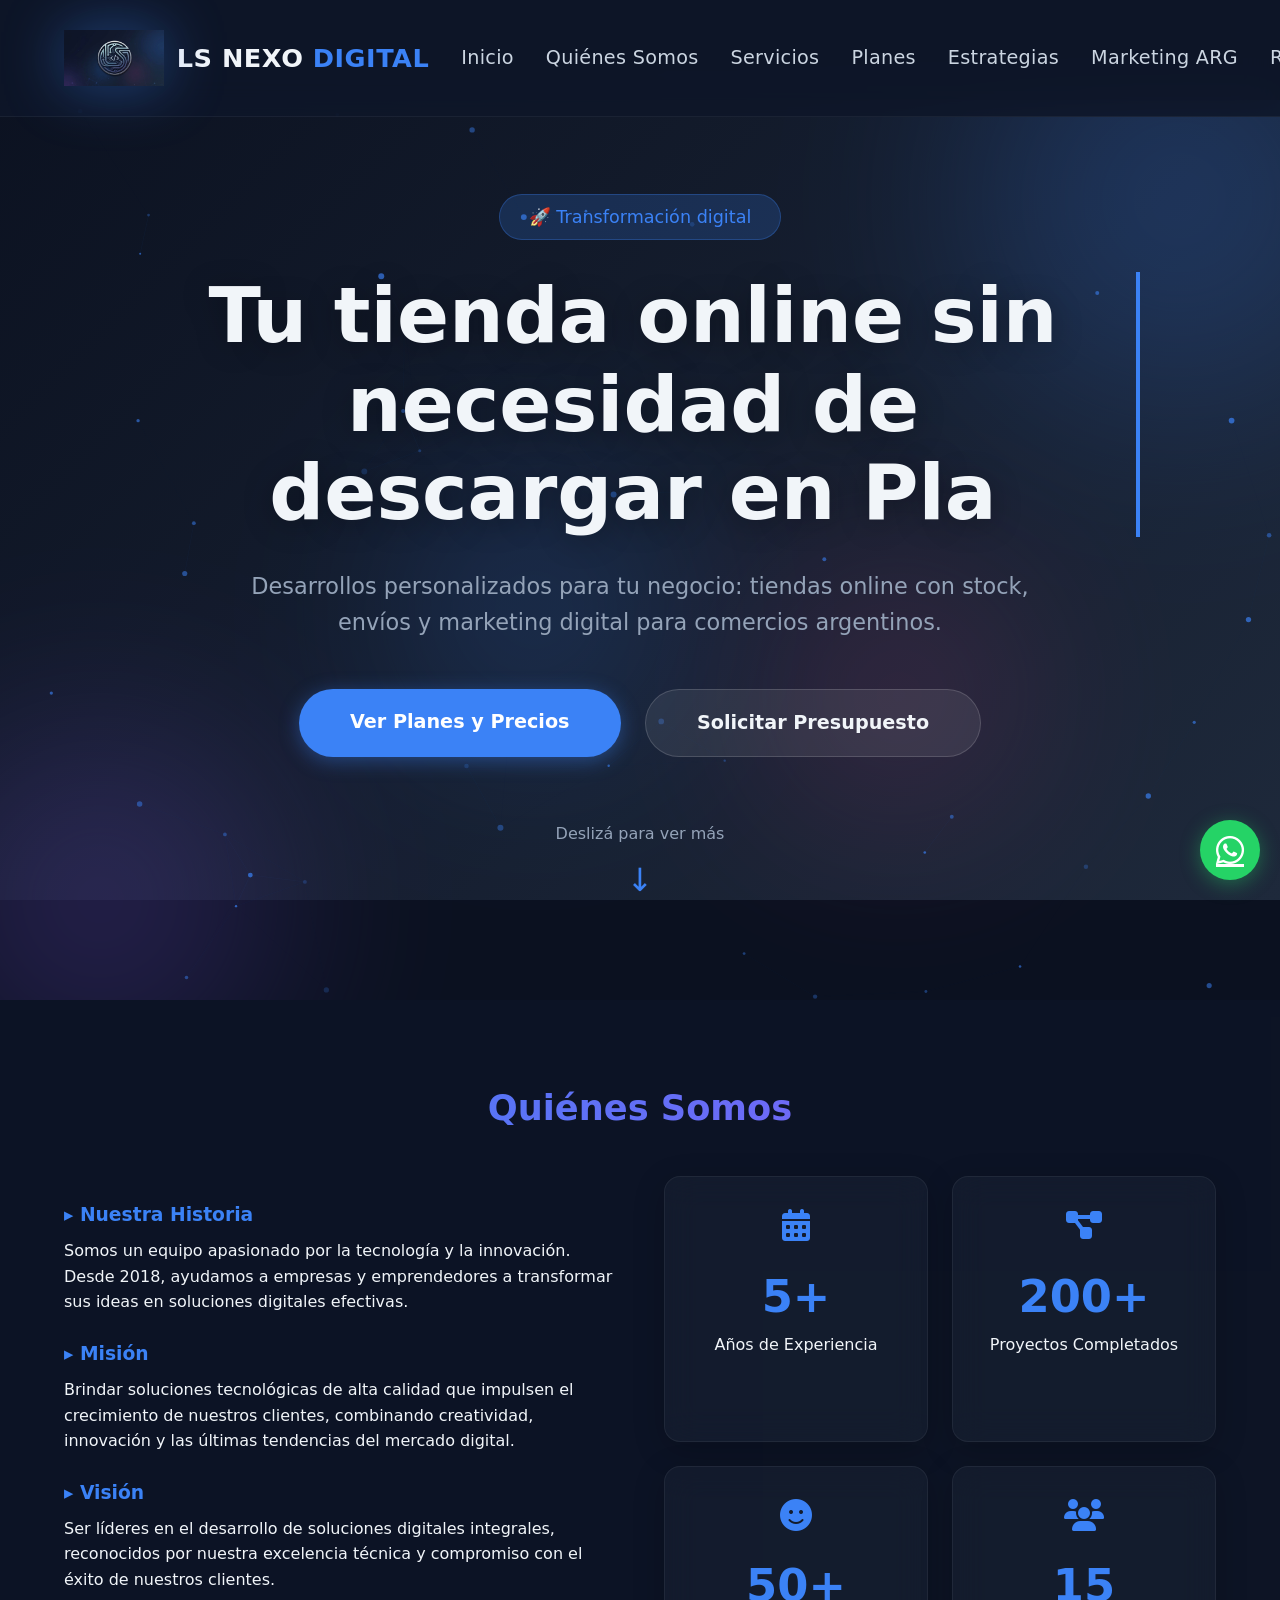
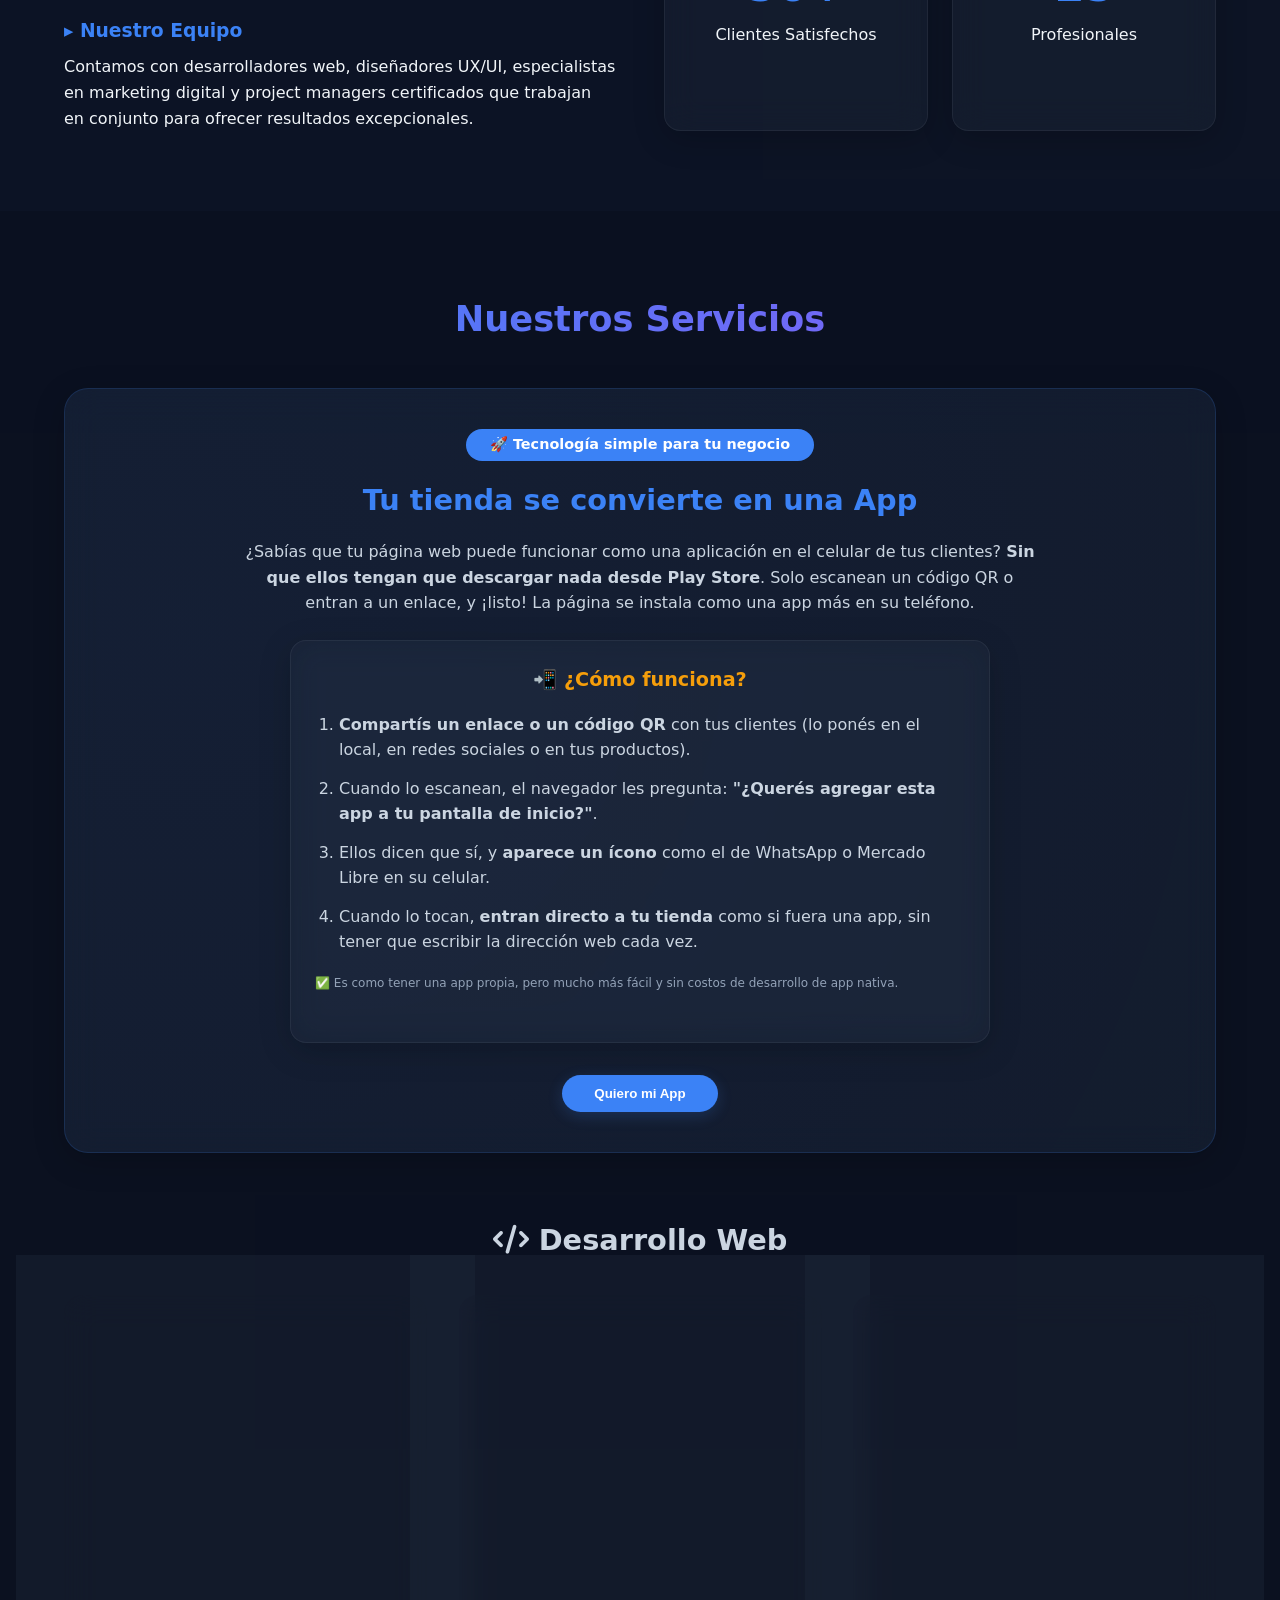
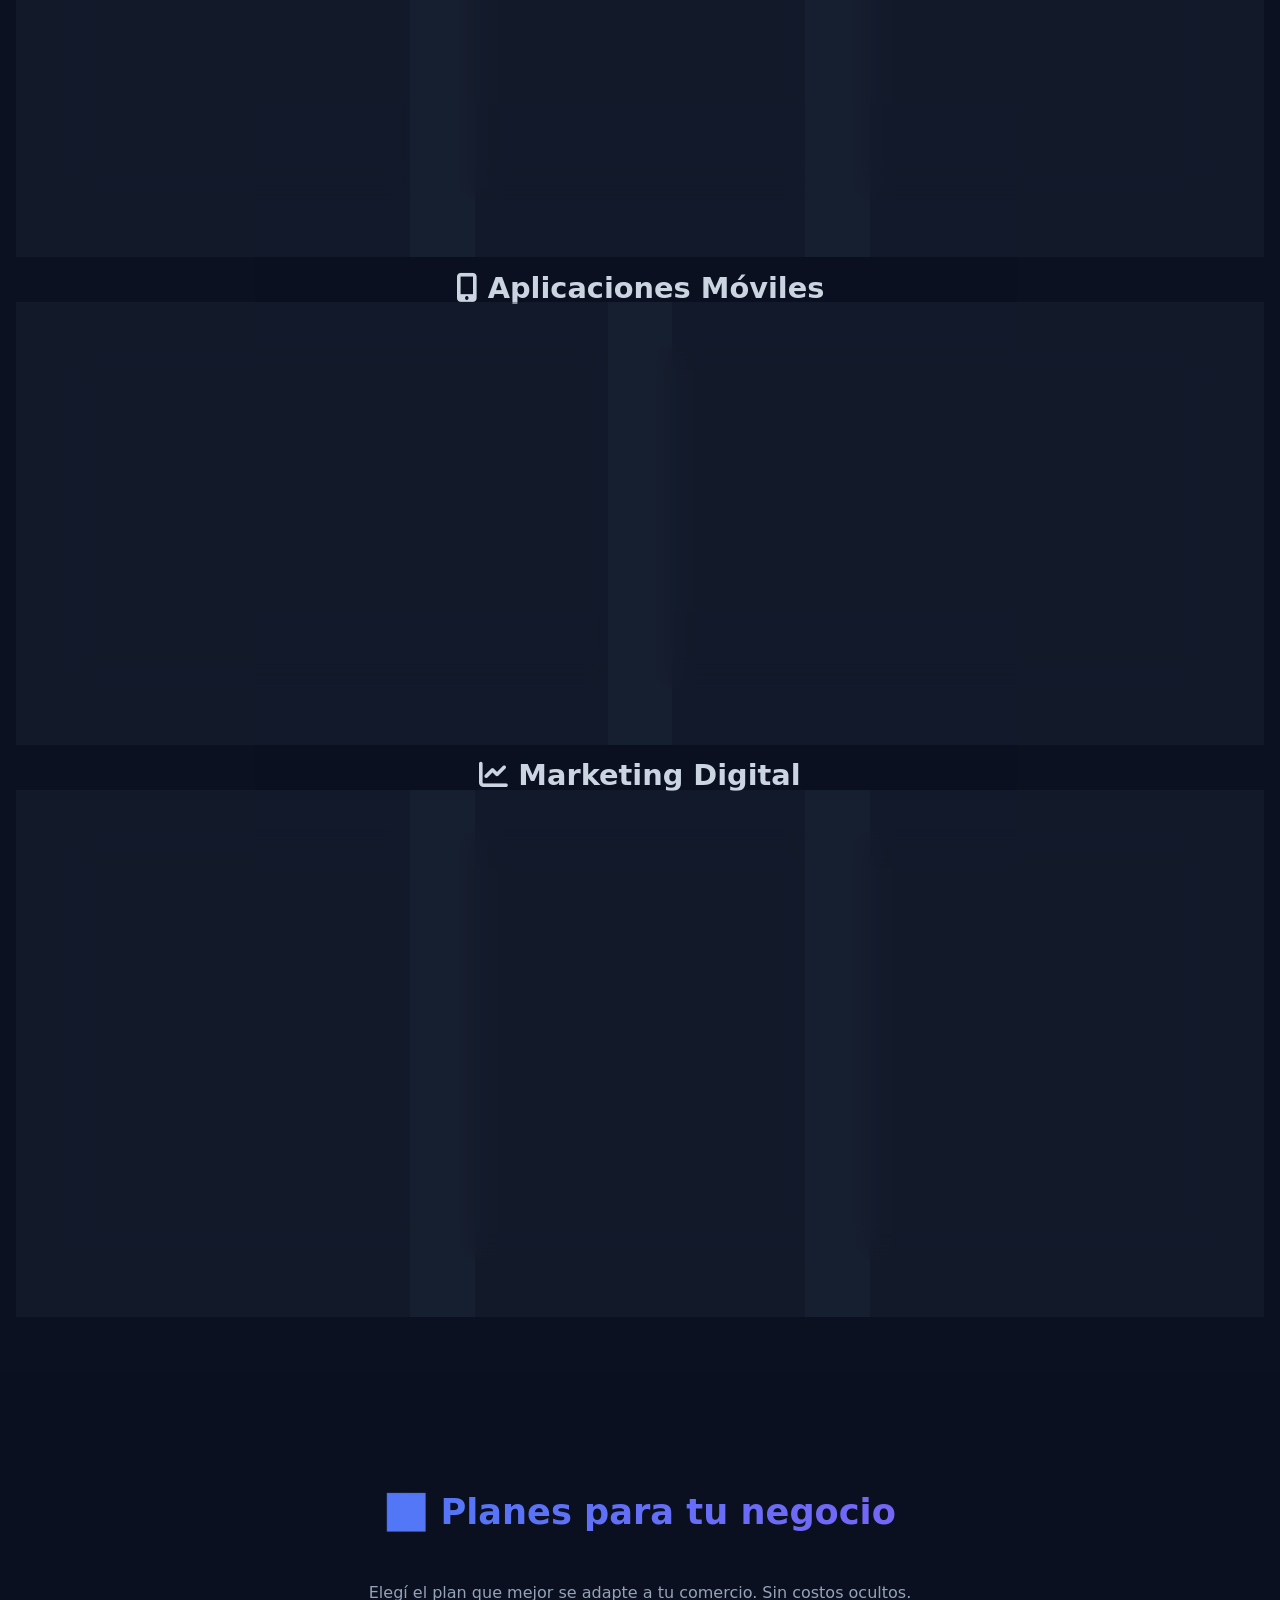
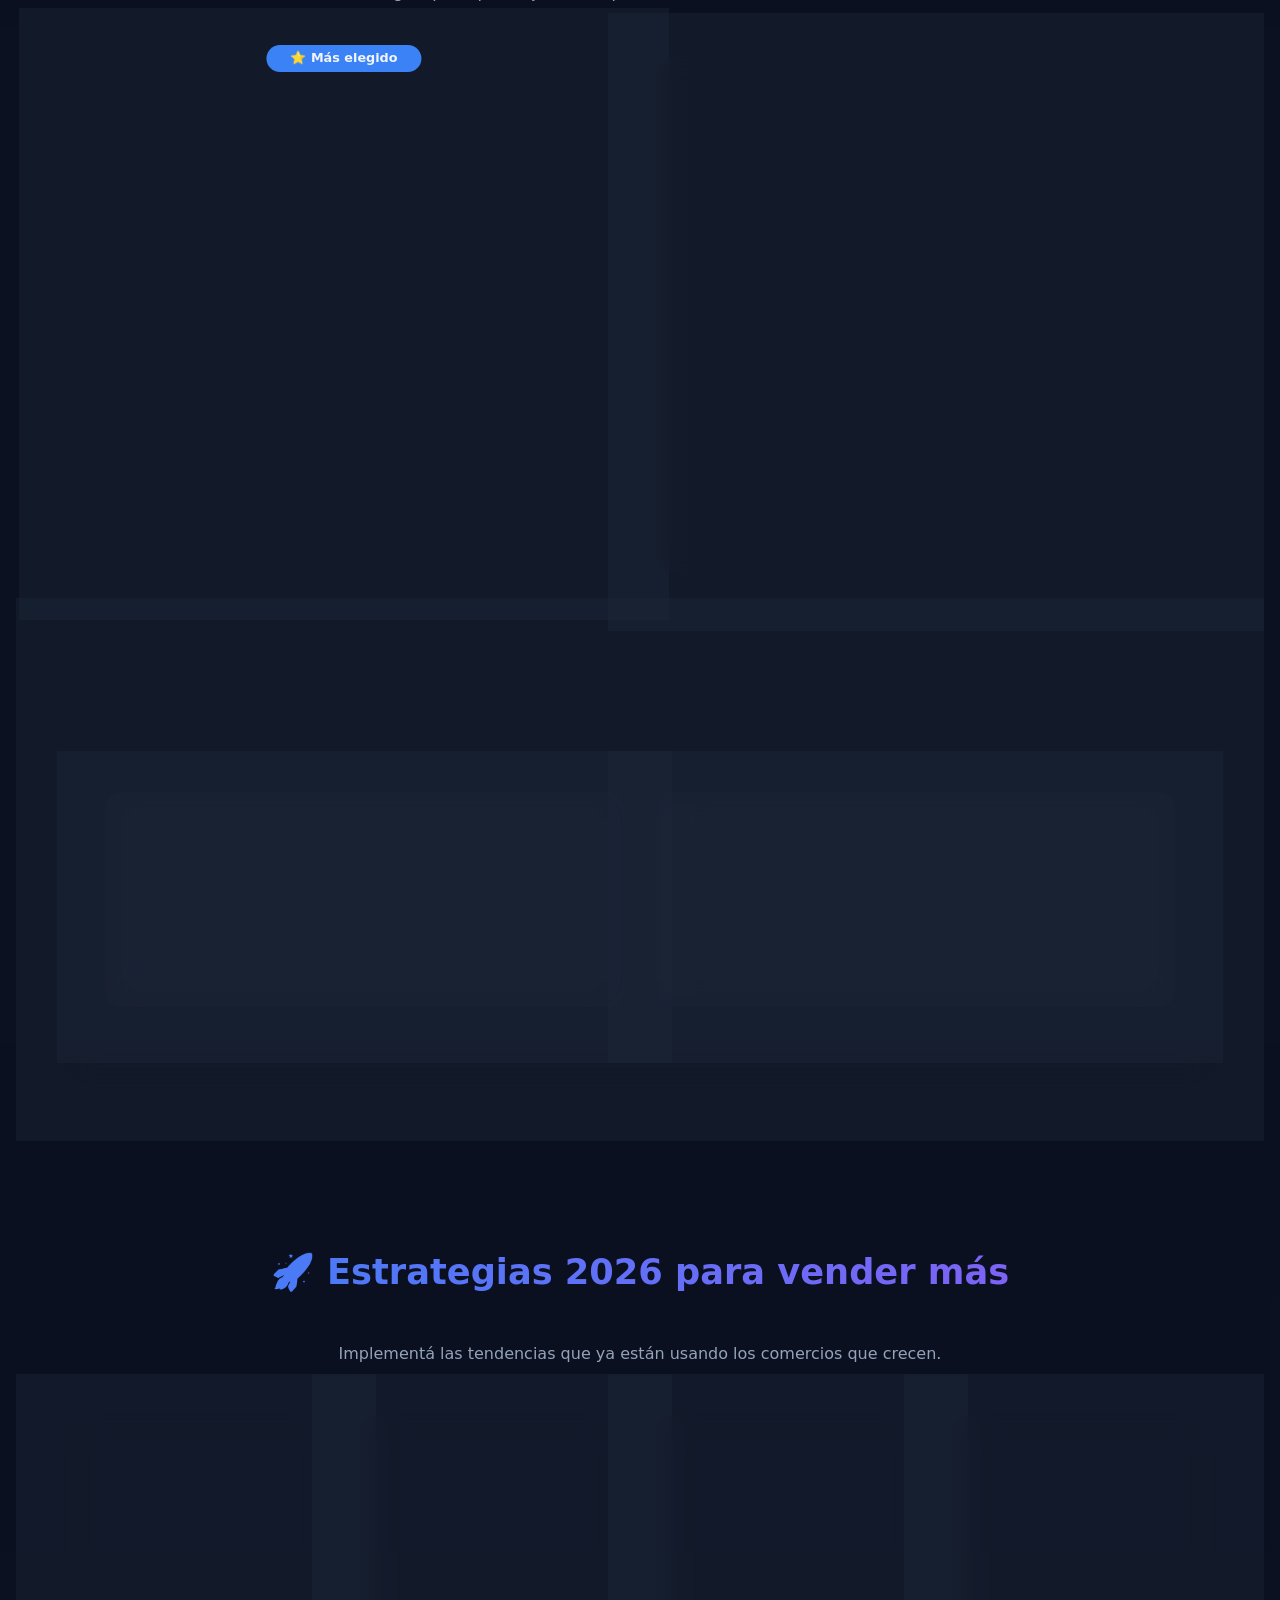
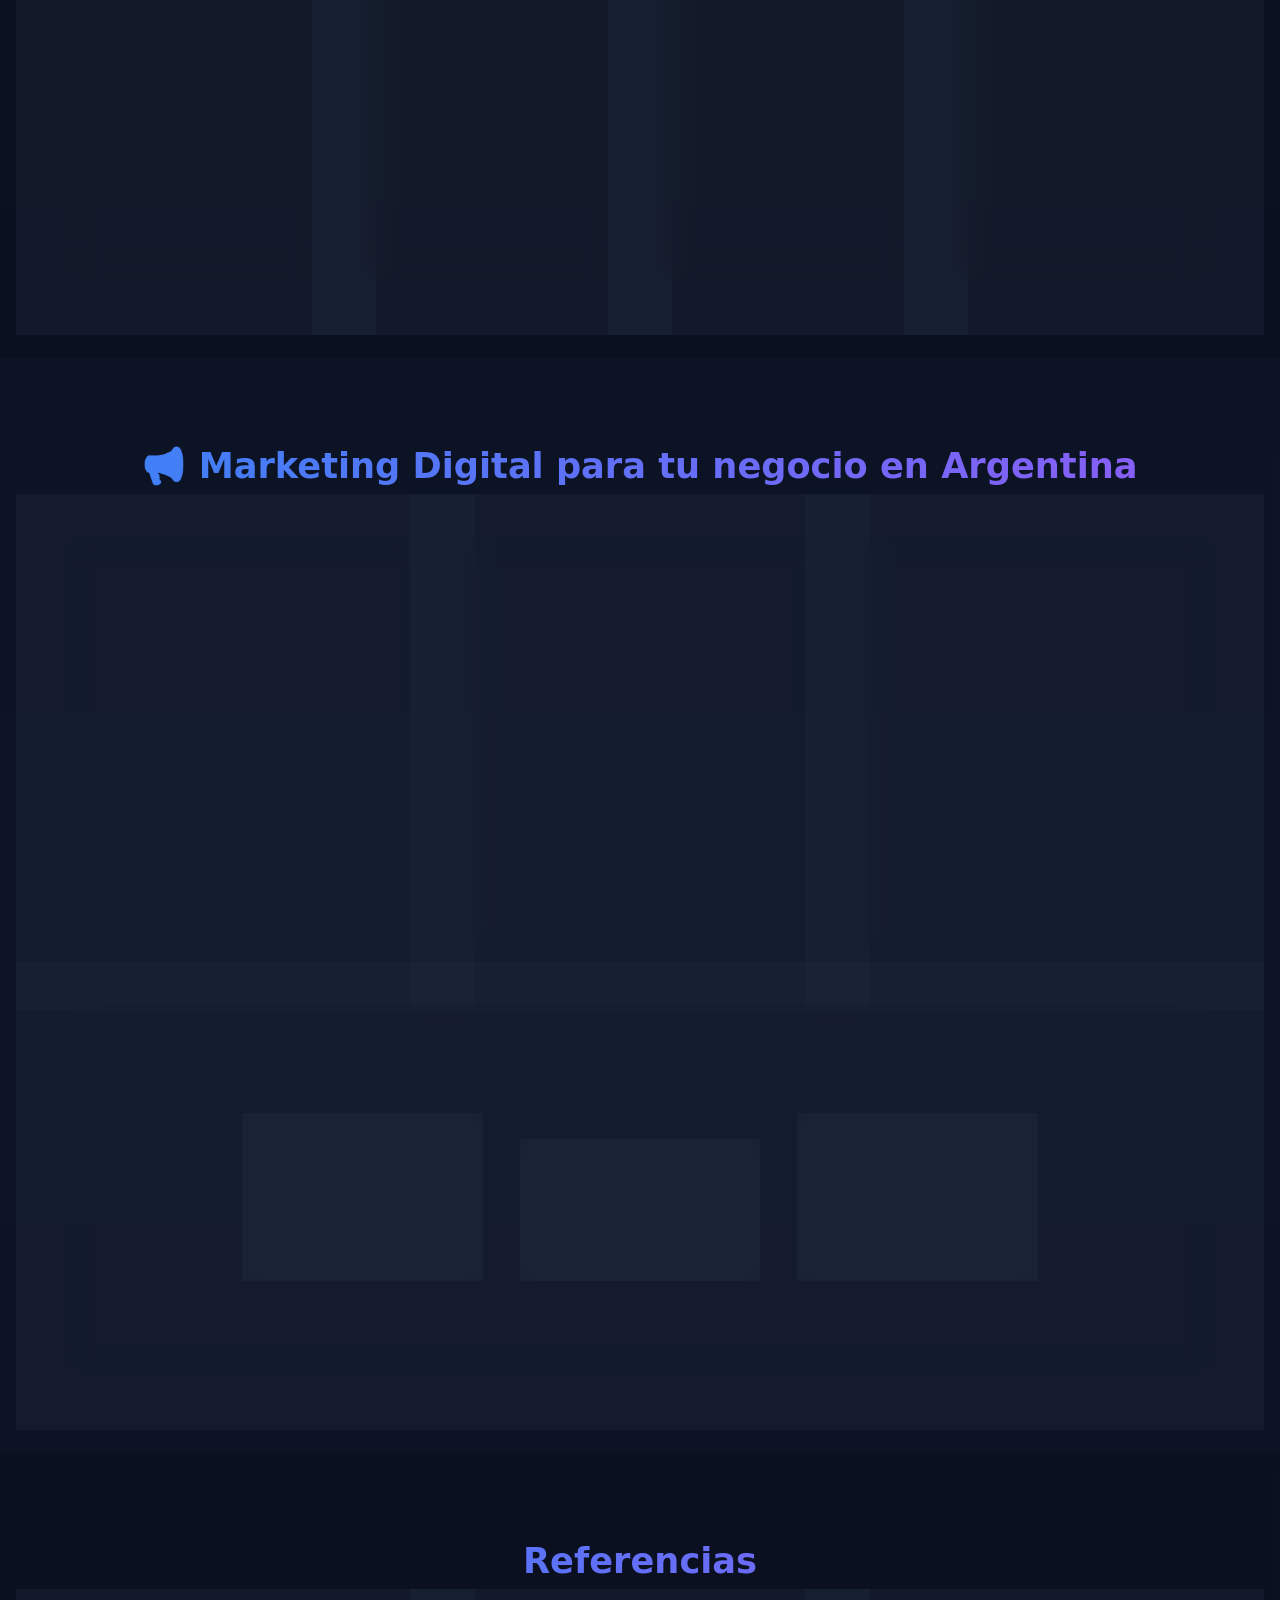
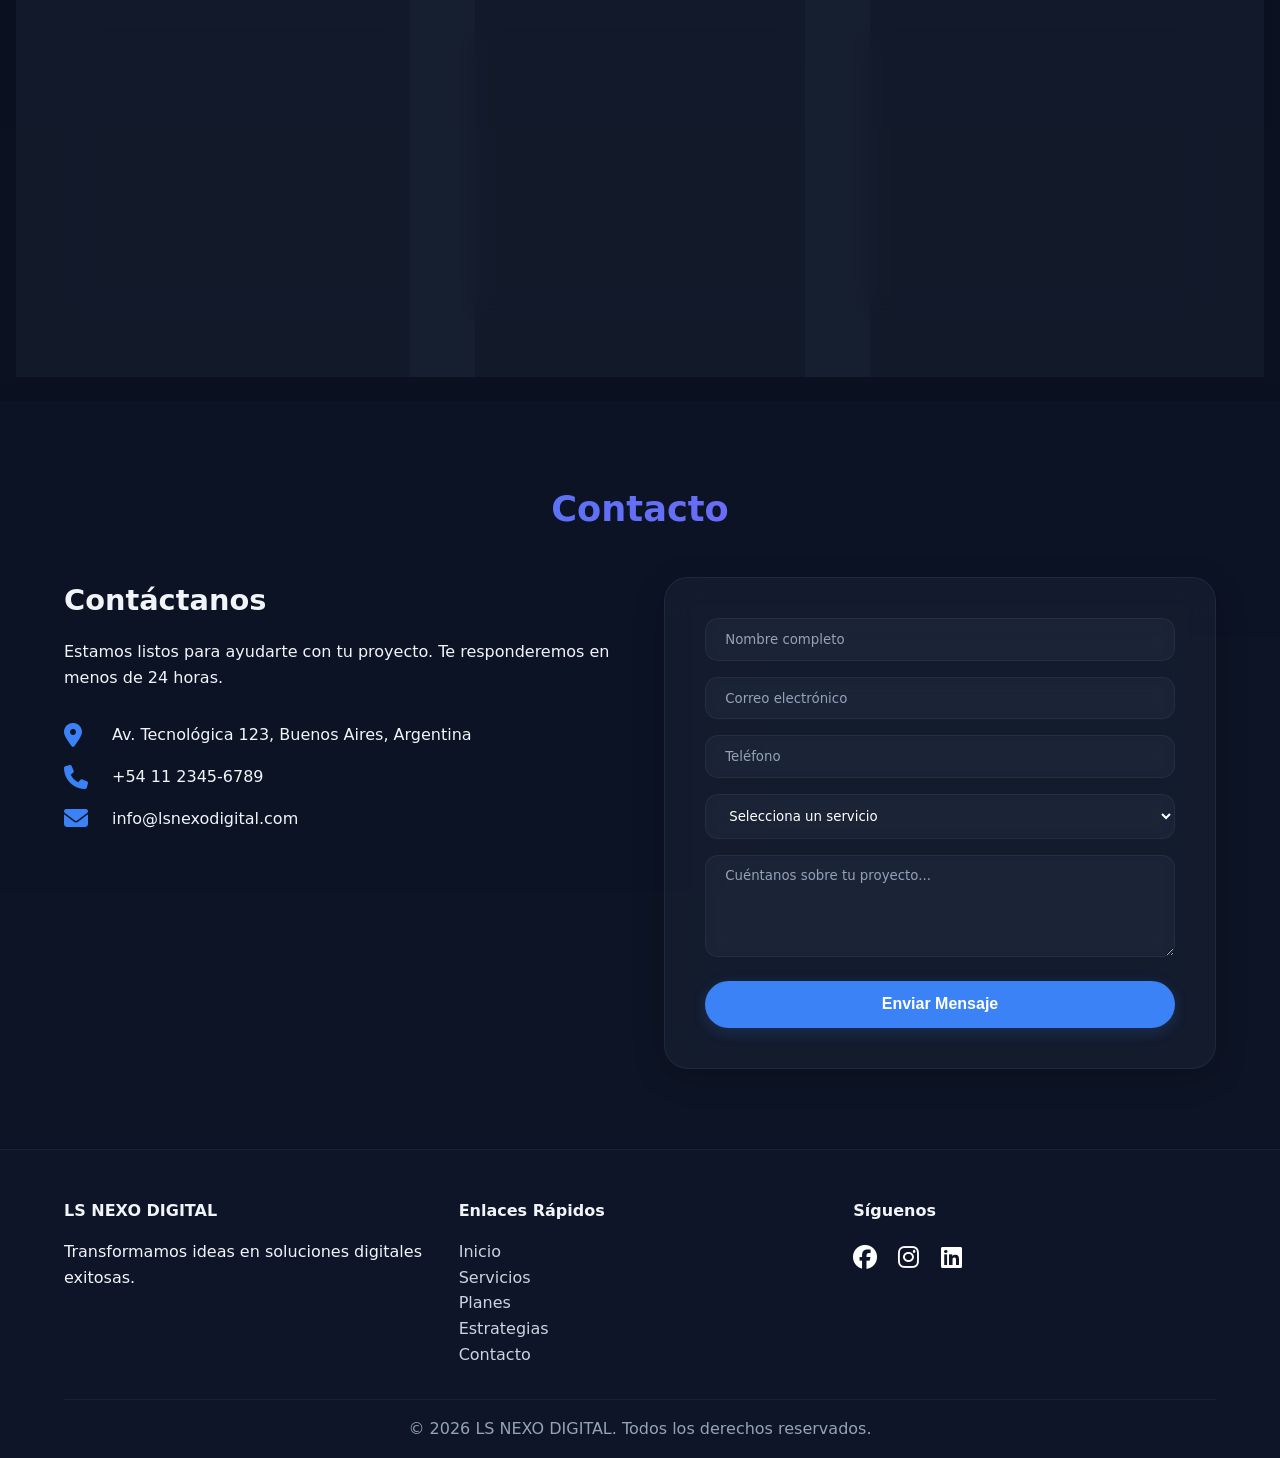
==== commit 9e01755c: "Actualización con SitioWebPrueba3" ====
--- a/indexC.html
+++ b/indexC.html
@@ -4,7 +4,7 @@
 <head>
     <meta charset="UTF-8">
     <meta name="viewport" content="width=device-width, initial-scale=1.0, user-scalable=yes">
-    <title>TechSoluciones | Tiendas online, Apps y Marketing</title>
+    <title>LS NEXO DIGITAL | Tiendas online, Apps y Marketing</title>
     <link rel="stylesheet" href="css/estilos_C.css">
     <link rel="stylesheet" href="https://cdnjs.cloudflare.com/ajax/libs/font-awesome/6.4.0/css/all.min.css">
 </head>
@@ -13,8 +13,12 @@
     <!-- HEADER -->
     <header class="header">
         <nav class="navbar">
+            <!-- LOGO CON IMAGEN Y TEXTO -->
             <div class="logo">
-                <h1>Tech<span>Soluciones</span></h1>
+                <a href="#inicio" class="logo-link">
+                    <img src="img/logoWeb2.jpg" alt="LS NEXO DIGITAL" class="logo-img">
+                    <span class="logo-text">LS NEXO <span>DIGITAL</span></span>
+                </a>
             </div>
             <ul class="nav-menu">
                 <li><a href="#inicio" class="nav-link">Inicio</a></li>
@@ -22,7 +26,7 @@
                 <li><a href="#servicios" class="nav-link">Servicios</a></li>
                 <li><a href="#planes" class="nav-link">Planes</a></li>
                 <li><a href="#estrategias" class="nav-link">Estrategias</a></li>
-                <li><a href="#demo-carrito" class="nav-link">Demo Carrito</a></li>
+                <!-- ELIMINADO: Demo Carrito -->
                 <li><a href="#marketing-arg" class="nav-link">Marketing ARG</a></li>
                 <li><a href="#referencias" class="nav-link">Referencias</a></li>
                 <li><a href="#contacto" class="nav-link">Contacto</a></li>
@@ -53,7 +57,7 @@
             <p>Desarrollos personalizados para tu negocio: tiendas online con stock, envíos y marketing digital para comercios argentinos.</p>
             <div class="hero-buttons">
                 <a href="#planes" class="cta-button btn-shine">Ver Planes y Precios</a>
-                <a href="#demo-carrito" class="cta-button-secondary">Probar Demo</a>
+                <a href="#contacto" class="cta-button-secondary">Solicitar Presupuesto</a>
             </div>
             <!-- Indicador de scroll -->
             <div class="scroll-indicator">
@@ -127,7 +131,7 @@
                     <p><small>✅ Es como tener una app propia, pero mucho más fácil y sin costos de desarrollo de app nativa.</small></p>
                 </div>
 
-                <button class="btn-plan btn-shine" style="width:auto; padding:0.7rem 2rem; margin-top:0.5rem;" onclick="alert('Consultá por tu App ahora')">Quiero mi App</button>
+                <button class="btn-plan btn-shine" style="width:auto; padding:0.7rem 2rem; margin-top:0.5rem;" onclick="window.location.href='#contacto'">Quiero mi App</button>
             </div>
 
             <!-- Desarrollo Web -->
@@ -249,7 +253,7 @@
                 <div class="plan-card plan-popular glass-effect reveal">
                     <div class="popular-badge">⭐ Más elegido</div>
                     <h3>Plan E-commerce</h3>
-                    <div class="precio">$60.000 <small>/mes + IVA</small></div>
+                    <div class="precio">Consultar <small>/mes </small></div>
                     <p>Suscripción mensual</p>
                     <ul>
                         <li>✅ Tienda online completa</li>
@@ -263,7 +267,7 @@
                 </div>
                 <div class="plan-card glass-effect reveal" style="transition-delay: 0.1s;">
                     <h3>Plan Mayorista</h3>
-                    <div class="precio">$210.000 <small>+ IVA</small></div>
+                    <div class="precio">Consultar<small></small></div>
                     <p>Pago único o consultar financiación</p>
                     <ul>
                         <li>✅ Todo lo del plan E-commerce</li>
@@ -281,12 +285,12 @@
                 <div class="app-options">
                     <div class="app-option glass-effect">
                         <h4>Compra única</h4>
-                        <div class="app-price">Desde $350.000</div>
+                        <div class="app-price">Pedir info</div>
                         <p>Aplicación a medida, código fuente propio, sin cuotas mensuales obligatorias (solo hosting y soporte opcional).</p>
                     </div>
                     <div class="app-option glass-effect">
                         <h4>Alquiler mensual</h4>
-                        <div class="app-price">Desde $45.000/mes</div>
+                        <div class="app-price">Pedir info</div>
                         <p>Ideal para empezar sin gran inversión inicial. Incluye mantenimiento, actualizaciones y soporte técnico.</p>
                     </div>
                 </div>
@@ -298,75 +302,38 @@
     <!-- ESTRATEGIAS -->
     <section id="estrategias" class="estrategias">
         <div class="container">
-            <h2 class="section-title gradient-move">🚀 Estrategias 2025 para vender más</h2>
+            <h2 class="section-title gradient-move">🚀 Estrategias 2026 para vender más</h2>
             <p class="section-subtitle">Implementá las tendencias que ya están usando los comercios que crecen.</p>
             <div class="estrategias-grid">
                 <div class="estrategia-card glass-effect reveal">
                     <div class="estrategia-icon"><i class="fas fa-robot"></i></div>
                     <h3>IA para atención al cliente</h3>
                     <p>Respondé consultas 24/7 con chatbots que aprenden de tus productos. Aumentá conversiones mientras dormís.</p>
-                    <button class="btn-estrategia" onclick="alert('Consultá por integración de IA')">Saber más →</button>
+                    <button class="btn-estrategia" onclick="window.location.href='#contacto'">Consultar →</button>
                 </div>
                 <div class="estrategia-card glass-effect reveal" style="transition-delay: 0.1s;">
                     <div class="estrategia-icon"><i class="fab fa-whatsapp"></i></div>
                     <h3>Ventas por WhatsApp con catálogo</h3>
                     <p>Convertí cada chat en una orden. Integramos catálogo, carrito y pagos directamente en WhatsApp.</p>
-                    <button class="btn-estrategia" onclick="alert('Activá ventas por WhatsApp')">Saber más →</button>
+                    <button class="btn-estrategia" onclick="window.location.href='#contacto'">Consultar →</button>
                 </div>
                 <div class="estrategia-card glass-effect reveal" style="transition-delay: 0.2s;">
                     <div class="estrategia-icon"><i class="fas fa-truck-fast"></i></div>
                     <h3>Envíos en el día / same day</h3>
                     <p>Diferenciate en tu zona. Configurá logística rápida y mostrá disponibilidad en tiempo real.</p>
-                    <button class="btn-estrategia" onclick="alert('Optimizá tus envíos')">Saber más →</button>
+                    <button class="btn-estrategia" onclick="window.location.href='#contacto'">Consultar →</button>
                 </div>
                 <div class="estrategia-card glass-effect reveal" style="transition-delay: 0.3s;">
                     <div class="estrategia-icon"><i class="fas fa-cart-shopping"></i></div>
                     <h3>Recuperación de carritos abandonados</h3>
                     <p>Automatizá recordatorios por email o WhatsApp. Recuperá hasta el 30% de las ventas perdidas.</p>
-                    <button class="btn-estrategia" onclick="alert('Recuperá ventas ahora')">Saber más →</button>
-                </div>
-            </div>
-        </div>
-    </section>
-
-    <!-- DEMO CARRITO -->
-    <section id="demo-carrito" class="demo-carrito">
-        <div class="container">
-            <div class="demo-box glass-effect reveal">
-                <h3>🛒 Demo interactiva: Carrito + Stock + Mercado Envíos</h3>
-                <p>Simulador real de cómo funcionará tu tienda online. Probá agregar productos, controlamos el stock y calculamos el envío.</p>
-                <div id="productos-demo">
-                    <div class="producto-item glass-effect" data-id="1" data-nombre="Remera Argentina" data-precio="3500" data-stock="5">
-                        <span>👕 Remera Argentina - $3500 (stock: <span class="stock-display">5</span>)</span>
-                        <button class="btn-agregar">Agregar</button>
-                    </div>
-                    <div class="producto-item glass-effect" data-id="2" data-nombre="Mate Personalizado" data-precio="2800" data-stock="3">
-                        <span>🧉 Mate Personalizado - $2800 (stock: <span class="stock-display">3</span>)</span>
-                        <button class="btn-agregar">Agregar</button>
-                    </div>
-                    <div class="producto-item glass-effect" data-id="3" data-nombre="Alfajores x6" data-precio="1200" data-stock="10">
-                        <span>🍪 Alfajores x6 - $1200 (stock: <span class="stock-display">10</span>)</span>
-                        <button class="btn-agregar">Agregar</button>
-                    </div>
-                </div>
-                <hr>
-                <h4>📍 Tu carrito</h4>
-                <ul id="lista-carrito"></ul>
-                <div id="total-carrito">Total: $0</div>
-                <div style="margin-top: 1rem;">
-                    <label>📦 Calcular envío (Mercado Envíos simulado): </label>
-                    <select id="tipo-envio">
-                        <option value="0">Retiro local (gratis)</option>
-                        <option value="800">CABA y GBA - $800</option>
-                        <option value="1500">Interior - $1500</option>
-                    </select>
-                </div>
-                <div id="total-con-envio">Total con envío: $0</div>
-                <button id="vaciar-carrito">Vaciar carrito</button>
-                <p style="font-size:0.8rem; margin-top:1rem;">✅ Demo frontend – En la versión final se conecta con API de Mercado Envíos y base de datos.</p>
-            </div>
-        </div>
-    </section>
+                    <button class="btn-estrategia" onclick="window.location.href='#contacto'">Consultar →</button>
+                </div>
+            </div>
+        </div>
+    </section>
+
+    <!-- DEMO CARRITO - ELIMINADO COMPLETAMENTE -->
 
     <!-- MARKETING ARGENTINA -->
     <section id="marketing-arg" class="marketing-arg">
@@ -405,21 +372,21 @@
                 </div>
             </div>
             <div class="paquetes glass-effect reveal">
-                <h3>Planes mensuales de marketing (desde $45.000/mes)</h3>
+                <h3>Planes mensuales de marketing </h3>
                 <div class="plan-simple">
                     <h4>Plan Emprendedor</h4>
                     <p>Gestión de redes + anuncios básicos</p>
-                    <span class="precio">$45.000</span>
+                    <span class="precio"> Pedir info</span>
                 </div>
                 <div class="plan-simple">
                     <h4>Plan Negocio Local</h4>
                     <p>Google Ads + SEO local</p>
-                    <span class="precio">$85.000</span>
+                    <span class="precio"> Pedir info</span>
                 </div>
                 <div class="plan-simple">
                     <h4>Plan Ecommerce Pro</h4>
                     <p>Remarketing + multicanal</p>
-                    <span class="precio">$150.000</span>
+                    <span class="precio"> Pedir info</span>
                 </div>
                 <p class="aviso">*Precios orientativos, consultar por proyectos personalizados.</p>
             </div>
@@ -487,7 +454,7 @@
                             <p>+54 11 2345-6789</p>
                         </div>
                         <div class="contact-item"><i class="fas fa-envelope"></i>
-                            <p>info@techsoluciones.com</p>
+                            <p>info@lsnexodigital.com</p>
                         </div>
                     </div>
                 </div>
@@ -514,7 +481,7 @@
         <div class="container">
             <div class="footer-content">
                 <div class="footer-section">
-                    <h4>TechSoluciones</h4>
+                    <h4>LS NEXO DIGITAL</h4>
                     <p>Transformamos ideas en soluciones digitales exitosas.</p>
                 </div>
                 <div class="footer-section">
@@ -537,7 +504,7 @@
                 </div>
             </div>
             <div class="footer-bottom">
-                <p>&copy; 2026 TechSoluciones. Todos los derechos reservados.</p>
+                <p>&copy; 2026 LS NEXO DIGITAL. Todos los derechos reservados.</p>
             </div>
         </div>
     </footer>
--- a/css/estilos_C.css
+++ b/css/estilos_C.css
@@ -1,6 +1,7 @@
 /* ==========================================
    RESET Y VARIABLES
    ========================================== */
+
 * {
     margin: 0;
     padding: 0;
@@ -33,9 +34,11 @@
     padding: 0 1.5rem;
 }
 
+
 /* ==========================================
    TIPOGRAFÍA CON GRADIENTE ANIMADO
    ========================================== */
+
 .section-title {
     font-size: 2.2rem;
     text-align: center;
@@ -69,9 +72,11 @@
     margin-bottom: 3rem;
 }
 
+
 /* ==========================================
    HEADER CON GLASS Y SUBRAYADO ANIMADO
    ========================================== */
+
 .header {
     background: rgba(15, 23, 42, 0.85);
     backdrop-filter: blur(20px);
@@ -82,6 +87,7 @@
     top: 0;
     z-index: 1000;
     transition: all 0.3s;
+    padding: 0.5rem 0;
 }
 
 .header.scrolled {
@@ -93,38 +99,106 @@
     display: flex;
     justify-content: space-between;
     align-items: center;
-    padding: 1rem 5%;
+    padding: 0.5rem 5%;
     max-width: 1400px;
     margin: 0 auto;
-}
-
-.logo h1 {
+    min-height: 100px;
+}
+
+
+/* ==========================================
+   LOGO CON IMAGEN Y TEXTO - SEPARADO DEL MENÚ
+   ========================================== */
+
+.logo {
+    display: flex;
+    align-items: center;
+    flex-shrink: 0;
+    margin-right: 2rem;
+    /* Separa el logo del menú */
+}
+
+.logo-link {
+    display: flex;
+    align-items: center;
+    text-decoration: none;
+    gap: 0.8rem;
+}
+
+.logo-img-container {
+    width: 100px;
+    height: 100px;
+    max-width: 100px;
+    max-height: 100px;
+    overflow: hidden;
+    display: flex;
+    align-items: center;
+    justify-content: center;
+    flex-shrink: 0;
+    background: transparent;
+}
+
+.logo-img {
+    width: 100%;
+    height: 100%;
+    max-width: 100px;
+    max-height: 100px;
+    background-size: contain;
+    background-position: center;
+    background-repeat: no-repeat;
+    background-color: transparent;
+    filter: drop-shadow(0 0 30px rgba(59, 130, 246, 0.4)) brightness(1.05);
+    transition: transform 0.3s ease, filter 0.3s ease;
+}
+
+.logo-link:hover .logo-img {
+    transform: scale(1.05);
+    filter: drop-shadow(0 0 50px rgba(59, 130, 246, 0.6)) brightness(1.15);
+}
+
+.logo-text {
     font-size: 1.6rem;
-    color: white;
-    transition: 0.3s;
-}
-.logo h1:hover {
-    transform: scale(1.05);
-}
-.logo span {
-    color: #3B82F6;
-}
+    font-weight: 700;
+    color: #F1F5F9;
+    letter-spacing: 0.5px;
+    white-space: nowrap;
+}
+
+.logo-text span {
+    color: #3B82F6;
+}
+
+.logo-link:hover .logo-text {
+    color: #3B82F6;
+}
+
+
+/* ==========================================
+   MENÚ DE NAVEGACIÓN
+   ========================================== */
 
 .nav-menu {
     display: flex;
     list-style: none;
     gap: 2rem;
-}
+    align-items: center;
+}
+
 .nav-link {
     text-decoration: none;
     color: #CBD5E1;
     font-weight: 500;
     transition: 0.3s;
     position: relative;
-}
+    font-size: 1.2rem;
+    white-space: nowrap;
+    letter-spacing: 0.3px;
+}
+
 .nav-link:hover {
     color: #3B82F6;
 }
+
 .nav-link::after {
     content: '';
     position: absolute;
@@ -135,6 +209,7 @@
     background: #3B82F6;
     transition: 0.3s;
 }
+
 .nav-link:hover::after {
     width: 100%;
 }
@@ -142,18 +217,22 @@
 .hamburger {
     display: none;
     cursor: pointer;
-}
+    padding: 0.5rem;
+}
+
 .bar {
-    width: 25px;
+    width: 28px;
     height: 3px;
-    margin: 5px auto;
+    margin: 6px auto;
     background: white;
     transition: 0.3s;
 }
 
+
 /* ==========================================
    HERO CON FORMAS ABSTRACTAS Y PARTÍCULAS
    ========================================== */
+
 .hero {
     background: linear-gradient(135deg, #0B1120 0%, #1E293B 100%);
     min-height: 100vh;
@@ -161,8 +240,8 @@
     align-items: center;
     justify-content: center;
     text-align: center;
-    margin-top: 70px;
-    padding: 2rem;
+    margin-top: 100px;
+    padding: 4rem 2rem;
     position: relative;
     overflow: hidden;
     background-attachment: fixed;
@@ -178,6 +257,7 @@
     pointer-events: none;
     overflow: hidden;
 }
+
 .shape {
     position: absolute;
     border-radius: 50%;
@@ -185,6 +265,7 @@
     opacity: 0.3;
     animation: floatShape 8s ease-in-out infinite alternate;
 }
+
 .shape-1 {
     width: 500px;
     height: 500px;
@@ -192,6 +273,7 @@
     top: -150px;
     right: -150px;
 }
+
 .shape-2 {
     width: 400px;
     height: 400px;
@@ -199,6 +281,7 @@
     bottom: -100px;
     left: -100px;
 }
+
 .shape-3 {
     width: 300px;
     height: 300px;
@@ -207,6 +290,7 @@
     left: 30%;
     animation-delay: 2s;
 }
+
 .shape-4 {
     width: 250px;
     height: 250px;
@@ -238,45 +322,57 @@
 .hero-content {
     position: relative;
     z-index: 2;
-    max-width: 900px;
+    max-width: 1000px;
 }
 
 .hero-badge {
     display: inline-block;
     background: rgba(59, 130, 246, 0.2);
     border: 1px solid rgba(59, 130, 246, 0.3);
-    padding: 0.3rem 1.2rem;
+    padding: 0.5rem 1.8rem;
     border-radius: 2rem;
-    font-size: 0.8rem;
-    color: #3B82F6;
-    margin-bottom: 1.5rem;
+    font-size: 1.1rem;
+    color: #3B82F6;
+    margin-bottom: 2rem;
     animation: pulse 2s ease-in-out infinite;
 }
 
 @keyframes pulse {
-    0%, 100% { opacity: 1; }
-    50% { opacity: 0.6; }
+    0%,
+    100% {
+        opacity: 1;
+    }
+    50% {
+        opacity: 0.6;
+    }
 }
 
 .hero-content h1 {
-    font-size: 3.2rem;
-    margin-bottom: 1rem;
+    font-size: 4.8rem;
+    margin-bottom: 2rem;
     text-shadow: 0 4px 30px rgba(0, 0, 0, 0.3);
-}
+    line-height: 1.15;
+}
+
 .hero-content .highlight {
     color: #3B82F6;
 }
+
 .hero-content p {
-    font-size: 1.2rem;
-    margin-bottom: 2rem;
+    font-size: 1.4rem;
+    margin-bottom: 3rem;
     color: #94A3B8;
+    max-width: 850px;
+    margin-left: auto;
+    margin-right: auto;
 }
 
 #typed-title {
-    border-right: 2px solid #3B82F6;
-    padding-right: 5px;
+    border-right: 4px solid #3B82F6;
+    padding-right: 10px;
     animation: blink 0.8s step-end infinite;
 }
+
 @keyframes blink {
     50% {
         border-color: transparent;
@@ -285,14 +381,14 @@
 
 .hero-buttons {
     display: flex;
-    gap: 1rem;
+    gap: 1.5rem;
     justify-content: center;
     flex-wrap: wrap;
 }
 
 .cta-button {
     background: #3B82F6;
-    padding: 0.9rem 2.5rem;
+    padding: 1.1rem 3.2rem;
     border-radius: 50px;
     text-decoration: none;
     font-weight: bold;
@@ -300,37 +396,45 @@
     transition: all 0.3s;
     display: inline-block;
     box-shadow: 0 4px 20px rgba(59, 130, 246, 0.4);
+    font-size: 1.2rem;
+}
+
+.cta-button:hover {
+    background: #2563EB;
+    transform: translateY(-3px) scale(1.02);
+    box-shadow: 0 8px 30px rgba(59, 130, 246, 0.6);
 }
 
 .cta-button-secondary {
-    background: rgba(255, 255, 255, 0.05);
-    border: 1px solid rgba(255, 255, 255, 0.1);
-    padding: 0.9rem 2.5rem;
+    background: rgba(255, 255, 255, 0.08);
+    border: 1px solid rgba(255, 255, 255, 0.15);
+    padding: 1.1rem 3.2rem;
     border-radius: 50px;
     text-decoration: none;
     font-weight: bold;
     color: #F1F5F9;
     transition: all 0.3s;
     display: inline-block;
-}
+    font-size: 1.2rem;
+}
+
 .cta-button-secondary:hover {
-    background: rgba(255, 255, 255, 0.1);
+    background: rgba(59, 130, 246, 0.15);
+    border-color: #3B82F6;
     transform: translateY(-3px);
-}
-
-.cta-button:hover {
-    background: #2563EB;
-    transform: translateY(-3px) scale(1.02);
-    box-shadow: 0 8px 30px rgba(59, 130, 246, 0.6);
-}
+    box-shadow: 0 8px 30px rgba(59, 130, 246, 0.2);
+}
+
 
 /* ==========================================
    EFECTO DE BRILLO EN BOTONES (SHINE)
    ========================================== */
+
 .btn-shine {
     position: relative;
     overflow: hidden;
 }
+
 .btn-shine::before {
     content: '';
     position: absolute;
@@ -341,38 +445,50 @@
     background: linear-gradient(90deg, transparent, rgba(255, 255, 255, 0.2), transparent);
     transition: 0.5s;
 }
+
 .btn-shine:hover::before {
     left: 100%;
 }
 
+
 /* ==========================================
    INDICADOR DE SCROLL
    ========================================== */
+
 .scroll-indicator {
-    margin-top: 3rem;
+    margin-top: 4rem;
     display: flex;
     flex-direction: column;
     align-items: center;
     gap: 0.5rem;
     animation: bounce 2s ease-in-out infinite;
 }
+
 .scroll-indicator span {
-    font-size: 0.8rem;
+    font-size: 1rem;
     color: #94A3B8;
 }
+
 .scroll-arrow {
-    font-size: 1.5rem;
+    font-size: 2rem;
     color: #3B82F6;
 }
 
 @keyframes bounce {
-    0%, 100% { transform: translateY(0); }
-    50% { transform: translateY(10px); }
-}
+    0%,
+    100% {
+        transform: translateY(0);
+    }
+    50% {
+        transform: translateY(10px);
+    }
+}
+
 
 /* ==========================================
    GLASS EFFECT MEJORADO
    ========================================== */
+
 .glass-effect {
     background: rgba(30, 41, 59, 0.4);
     backdrop-filter: blur(16px);
@@ -381,6 +497,7 @@
     box-shadow: 0 8px 32px rgba(0, 0, 0, 0.2);
     transition: all 0.4s cubic-bezier(0.4, 0, 0.2, 1);
 }
+
 .glass-effect:hover {
     background: rgba(30, 41, 59, 0.6);
     border-color: rgba(59, 130, 246, 0.2);
@@ -388,44 +505,54 @@
     box-shadow: 0 12px 48px rgba(0, 0, 0, 0.3);
 }
 
+
 /* ==========================================
    REVELADO AL SCROLL
    ========================================== */
+
 .reveal {
     opacity: 0;
     transform: translateY(40px);
     transition: all 0.8s cubic-bezier(0.4, 0, 0.2, 1);
 }
+
 .reveal.visible {
     opacity: 1;
     transform: translateY(0);
 }
 
+
 /* ==========================================
    ABOUT (QUIÉNES SOMOS)
    ========================================== */
+
 .about {
     padding: 5rem 0;
     background: rgba(15, 23, 42, 0.5);
 }
+
 .about-content {
     display: grid;
     grid-template-columns: 1fr 1fr;
     gap: 3rem;
 }
+
 .about-text h3 {
     margin: 1.5rem 0 0.5rem;
     color: #3B82F6;
 }
+
 .about-text h3::before {
     content: '▸ ';
     color: #3B82F6;
 }
+
 .about-stats {
     display: grid;
     grid-template-columns: repeat(2, 1fr);
     gap: 1.5rem;
 }
+
 .stat-item {
     padding: 1.5rem;
     border-radius: 1rem;
@@ -433,6 +560,7 @@
     position: relative;
     overflow: hidden;
 }
+
 .stat-item::before {
     content: '';
     position: absolute;
@@ -444,70 +572,86 @@
     opacity: 0;
     transition: 0.5s;
 }
+
 .stat-item:hover::before {
     opacity: 1;
 }
+
 .stat-icon {
     font-size: 2rem;
     color: #3B82F6;
     margin-bottom: 0.5rem;
 }
+
 .stat-item h4 {
     font-size: 2.8rem;
     color: #3B82F6;
     font-weight: 800;
 }
 
+
 /* ==========================================
    SERVICIOS
    ========================================== */
+
 .services {
     padding: 5rem 0;
     background: rgba(11, 17, 32, 0.5);
 }
+
 .service-category {
     margin-bottom: 4rem;
 }
+
 .service-category h3 {
     font-size: 1.8rem;
     margin-bottom: 2rem;
     text-align: center;
     color: #CBD5E1;
 }
+
 .service-grid {
     display: grid;
     grid-template-columns: repeat(auto-fit, minmax(300px, 1fr));
     gap: 2rem;
 }
+
 .service-card {
     padding: 2rem;
     border-radius: 1.2rem;
     position: relative;
 }
+
 .service-card:hover .service-icon-wrapper i {
     transform: rotateY(360deg) scale(1.1);
 }
+
 .service-icon-wrapper {
     display: inline-block;
     margin-bottom: 1rem;
 }
+
 .service-icon-wrapper i {
     font-size: 2.8rem;
     color: #3B82F6;
     transition: all 0.6s;
 }
+
 .service-card h4 {
     font-size: 1.3rem;
     margin-bottom: 1rem;
 }
+
 .service-card ul {
     margin-top: 1rem;
     padding-left: 1.2rem;
 }
+
 .service-card li {
     margin: 0.5rem 0;
     color: #CBD5E1;
 }
+
 .service-tag {
     display: inline-block;
     background: rgba(59, 130, 246, 0.15);
@@ -519,9 +663,11 @@
     border: 1px solid rgba(59, 130, 246, 0.2);
 }
 
+
 /* ==========================================
    PWA DESTACADO
    ========================================== */
+
 .pwa-destacado {
     border-radius: 1.5rem;
     padding: 2.5rem;
@@ -531,6 +677,7 @@
     position: relative;
     overflow: hidden;
 }
+
 .pwa-destacado::before {
     content: '';
     position: absolute;
@@ -541,17 +688,20 @@
     background: radial-gradient(circle at 30% 40%, rgba(59, 130, 246, 0.05), transparent);
     pointer-events: none;
 }
+
 .pwa-destacado h3 {
     color: #3B82F6;
     font-size: 1.8rem;
     margin-bottom: 1rem;
 }
+
 .pwa-destacado p {
     color: #CBD5E1;
     max-width: 800px;
     margin: 0 auto 1.5rem;
     position: relative;
 }
+
 .pwa-destacado .badge-pwa {
     display: inline-block;
     background: #3B82F6;
@@ -563,6 +713,7 @@
     margin-bottom: 1rem;
     position: relative;
 }
+
 .pwa-como-descargar {
     border-radius: 1rem;
     padding: 1.5rem;
@@ -571,51 +722,62 @@
     text-align: left;
     position: relative;
 }
+
 .pwa-como-descargar h4 {
     color: #F59E0B;
     font-size: 1.2rem;
     margin-bottom: 1rem;
     text-align: center;
 }
+
 .pwa-como-descargar ol {
     padding-left: 1.5rem;
     color: #CBD5E1;
 }
+
 .pwa-como-descargar ol li {
     margin: 0.8rem 0;
 }
+
 .pwa-como-descargar p {
     margin-top: 1rem;
     color: #94A3B8;
     font-size: 0.9rem;
 }
 
+
 /* ==========================================
    PLANES
    ========================================== */
+
 .planes {
     padding: 5rem 0;
     background: rgba(11, 17, 32, 0.8);
 }
+
 .planes-grid {
     display: grid;
     grid-template-columns: repeat(auto-fit, minmax(300px, 1fr));
     gap: 2rem;
     margin-bottom: 4rem;
 }
+
 .plan-card {
     border-radius: 1.5rem;
     padding: 2.5rem 2rem;
     position: relative;
     text-align: center;
 }
+
 .plan-popular {
     border-top: 3px solid #3B82F6;
     box-shadow: 0 0 30px rgba(59, 130, 246, 0.1);
 }
+
 .plan-popular:hover {
     box-shadow: 0 0 50px rgba(59, 130, 246, 0.2);
 }
+
 .popular-badge {
     position: absolute;
     top: -12px;
@@ -627,21 +789,25 @@
     font-size: 0.8rem;
     font-weight: bold;
 }
+
 .plan-card h3 {
     font-size: 1.6rem;
     margin-bottom: 0.5rem;
 }
+
 .plan-card .precio {
     font-size: 2.2rem;
     font-weight: bold;
     color: #10B981;
     margin: 1rem 0;
 }
+
 .plan-card ul {
     margin: 1.5rem 0;
     padding-left: 1rem;
     text-align: left;
 }
+
 .plan-card li {
     margin: 0.5rem 0;
 }
@@ -658,6 +824,7 @@
     transition: all 0.3s;
     box-shadow: 0 4px 15px rgba(59, 130, 246, 0.2);
 }
+
 .btn-plan:hover {
     background: #2563EB;
     transform: scale(1.02);
@@ -669,10 +836,12 @@
     padding: 2.5rem;
     text-align: center;
 }
+
 .apps-pricing h3 {
     font-size: 1.8rem;
     margin-bottom: 0.5rem;
 }
+
 .app-options {
     display: flex;
     flex-wrap: wrap;
@@ -680,46 +849,55 @@
     gap: 2rem;
     margin-top: 2rem;
 }
+
 .app-option {
     border-radius: 1rem;
     padding: 1.5rem;
     flex: 1;
     min-width: 200px;
 }
+
 .app-option h4 {
     font-size: 1.4rem;
     color: #F59E0B;
 }
+
 .app-price {
     font-size: 1.8rem;
     font-weight: bold;
     color: #10B981;
     margin: 1rem 0;
 }
+
 .aviso {
     font-size: 0.8rem;
     margin-top: 1rem;
     color: #94A3B8;
 }
 
+
 /* ==========================================
    ESTRATEGIAS
    ========================================== */
+
 .estrategias {
     padding: 5rem 0;
     background: rgba(11, 17, 32, 0.5);
 }
+
 .estrategias-grid {
     display: grid;
     grid-template-columns: repeat(auto-fit, minmax(260px, 1fr));
     gap: 2rem;
     margin-top: 2rem;
 }
+
 .estrategia-card {
     border-radius: 1.2rem;
     padding: 2rem;
     text-align: center;
 }
+
 .estrategia-icon i {
     font-size: 3rem;
     color: #F59E0B;
@@ -727,19 +905,27 @@
     display: inline-block;
     animation: float 4s ease-in-out infinite;
 }
+
 .estrategia-card:nth-child(2) .estrategia-icon i {
     animation-delay: 0.5s;
 }
+
 .estrategia-card:nth-child(3) .estrategia-icon i {
     animation-delay: 1s;
 }
+
 .estrategia-card:nth-child(4) .estrategia-icon i {
     animation-delay: 1.5s;
 }
 
 @keyframes float {
-    0%, 100% { transform: translateY(0px); }
-    50% { transform: translateY(-10px); }
+    0%,
+    100% {
+        transform: translateY(0px);
+    }
+    50% {
+        transform: translateY(-10px);
+    }
 }
 
 .estrategia-card h3 {
@@ -747,10 +933,12 @@
     margin-bottom: 1rem;
     color: #F1F5F9;
 }
+
 .estrategia-card p {
     color: #CBD5E1;
     margin-bottom: 1.5rem;
 }
+
 .btn-estrategia {
     background: transparent;
     border: 1px solid #F59E0B;
@@ -761,117 +949,62 @@
     transition: all 0.3s;
     font-weight: 500;
 }
+
 .btn-estrategia:hover {
     background: #F59E0B;
     color: #0B1120;
     transform: scale(1.05);
 }
 
-/* ==========================================
-   DEMO CARRITO
-   ========================================== */
-.demo-carrito {
-    background: rgba(11, 17, 32, 0.8);
-    padding: 5rem 0;
-}
-.demo-box {
-    border-radius: 1.5rem;
-    padding: 2.5rem;
-    max-width: 750px;
-    margin: 0 auto;
-}
-.producto-item {
-    display: flex;
-    justify-content: space-between;
-    align-items: center;
-    padding: 0.8rem 1rem;
-    border-radius: 0.8rem;
-    margin-bottom: 0.5rem;
-}
-.btn-agregar {
-    background: #10B981;
-    border: none;
-    padding: 0.3rem 1.2rem;
-    border-radius: 2rem;
-    color: white;
-    cursor: pointer;
-    transition: all 0.3s;
-}
-.btn-agregar:hover {
-    background: #059669;
-    transform: scale(1.05);
-}
-#lista-carrito {
-    list-style: none;
-    margin-top: 1rem;
-}
-#total-carrito, #total-con-envio {
-    font-weight: bold;
-    margin-top: 1rem;
-}
-#vaciar-carrito {
-    background: #EF4444;
-    border: none;
-    padding: 0.5rem 1.5rem;
-    border-radius: 2rem;
-    margin-top: 1rem;
-    cursor: pointer;
-    color: white;
-    transition: all 0.3s;
-}
-#vaciar-carrito:hover {
-    background: #DC2626;
-    transform: scale(1.05);
-}
-select {
-    background: rgba(30, 41, 59, 0.6);
-    color: white;
-    border: 1px solid rgba(255, 255, 255, 0.1);
-    padding: 0.5rem 1rem;
-    border-radius: 0.5rem;
-    margin-top: 1rem;
-    backdrop-filter: blur(10px);
-}
 
 /* ==========================================
    MARKETING ARGENTINA
    ========================================== */
+
 .marketing-arg {
     padding: 5rem 0;
     background: rgba(15, 23, 42, 0.5);
 }
+
 .marketing-grid {
     display: grid;
     grid-template-columns: repeat(auto-fit, minmax(280px, 1fr));
     gap: 2rem;
     margin-bottom: 3rem;
 }
+
 .marketing-card {
     border-radius: 1.2rem;
     padding: 2rem;
     border-left: 4px solid #F59E0B;
 }
+
 .marketing-icon i {
     font-size: 2.2rem;
     color: #F59E0B;
     margin-bottom: 1rem;
 }
+
 .marketing-card h4 {
     font-size: 1.3rem;
     margin-bottom: 1rem;
 }
+
 .marketing-card ul {
     margin-top: 1rem;
     padding-left: 1.2rem;
 }
+
 .paquetes {
     border-radius: 1.5rem;
     padding: 2.5rem;
     text-align: center;
 }
+
 .paquetes h3 {
     margin-bottom: 1.5rem;
 }
+
 .plan-simple {
     display: inline-block;
     width: 240px;
@@ -883,10 +1016,12 @@
     border: 1px solid rgba(255, 255, 255, 0.05);
     transition: all 0.3s;
 }
+
 .plan-simple:hover {
     transform: translateY(-5px);
     border-color: #3B82F6;
 }
+
 .plan-simple .precio {
     display: block;
     font-size: 1.6rem;
@@ -895,28 +1030,34 @@
     margin-top: 0.5rem;
 }
 
+
 /* ==========================================
    REFERENCIAS
    ========================================== */
+
 .references {
     background: rgba(11, 17, 32, 0.5);
     padding: 5rem 0;
 }
+
 .testimonials-grid {
     display: grid;
     grid-template-columns: repeat(auto-fit, minmax(280px, 1fr));
     gap: 2rem;
 }
+
 .testimonial-card {
     border-radius: 1.2rem;
     padding: 2rem;
 }
+
 .testimonial-header {
     display: flex;
     align-items: center;
     gap: 1rem;
     margin-bottom: 1rem;
 }
+
 .testimonial-header img {
     width: 60px;
     height: 60px;
@@ -924,46 +1065,57 @@
     border: 2px solid #3B82F6;
     transition: transform 0.4s ease;
 }
+
 .testimonial-card:hover img {
     transform: scale(1.1) rotate(-3deg);
 }
+
 .testimonial-header h4 {
     font-size: 1.1rem;
 }
+
 .testimonial-header p {
     font-size: 0.85rem;
     color: #94A3B8;
 }
+
 .stars {
     color: #F59E0B;
     margin-bottom: 1rem;
     font-size: 1.2rem;
     letter-spacing: 2px;
 }
+
 .testimonial-text {
     color: #CBD5E1;
     font-style: italic;
 }
 
+
 /* ==========================================
    CONTACTO
    ========================================== */
+
 .contact {
     padding: 5rem 0;
     background: rgba(15, 23, 42, 0.5);
 }
+
 .contact-content {
     display: grid;
     grid-template-columns: 1fr 1fr;
     gap: 3rem;
 }
+
 .contact-info h3 {
     font-size: 1.8rem;
     margin-bottom: 1rem;
 }
+
 .contact-details {
     margin-top: 2rem;
 }
+
 .contact-item {
     display: flex;
     align-items: center;
@@ -971,18 +1123,22 @@
     margin-bottom: 1rem;
     transition: 0.3s;
 }
+
 .contact-item:hover {
     transform: translateX(5px);
 }
+
 .contact-item i {
     font-size: 1.5rem;
     color: #3B82F6;
     width: 2rem;
 }
+
 .contact-form {
     border-radius: 1.5rem;
     padding: 2.5rem;
 }
+
 .contact-form input,
 .contact-form select,
 .contact-form textarea {
@@ -997,6 +1153,7 @@
     backdrop-filter: blur(10px);
     transition: all 0.3s;
 }
+
 .contact-form input:focus,
 .contact-form select:focus,
 .contact-form textarea:focus {
@@ -1005,10 +1162,12 @@
     box-shadow: 0 0 0 3px rgba(59, 130, 246, 0.2);
     transform: scale(1.01);
 }
+
 .contact-form input::placeholder,
 .contact-form textarea::placeholder {
     color: #94A3B8;
 }
+
 .submit-btn {
     background: #3B82F6;
     width: 100%;
@@ -1022,43 +1181,52 @@
     color: white;
     font-size: 1rem;
 }
+
 .submit-btn:hover {
     background: #2563EB;
     transform: scale(1.02);
     box-shadow: 0 6px 25px rgba(59, 130, 246, 0.4);
 }
 
+
 /* ==========================================
    FOOTER
    ========================================== */
+
 .footer {
     background: rgba(15, 23, 42, 0.9);
     backdrop-filter: blur(10px);
     padding: 3rem 0 1rem;
     border-top: 1px solid rgba(255, 255, 255, 0.05);
 }
+
 .footer-content {
     display: grid;
     grid-template-columns: repeat(auto-fit, minmax(200px, 1fr));
     gap: 2rem;
     margin-bottom: 2rem;
 }
+
 .footer-section h4 {
     margin-bottom: 1rem;
     color: #F1F5F9;
 }
+
 .footer-section ul {
     list-style: none;
 }
+
 .footer-section ul li a {
     color: #CBD5E1;
     text-decoration: none;
     transition: 0.3s;
 }
+
 .footer-section ul li a:hover {
     color: #3B82F6;
     padding-left: 5px;
 }
+
 .social-links a {
     color: white;
     font-size: 1.5rem;
@@ -1066,10 +1234,12 @@
     display: inline-block;
     transition: all 0.3s;
 }
+
 .social-links a:hover {
     color: #3B82F6;
     transform: translateY(-3px);
 }
+
 .footer-bottom {
     text-align: center;
     padding-top: 1rem;
@@ -1077,9 +1247,11 @@
     color: #94A3B8;
 }
 
+
 /* ==========================================
    WHATSAPP FLOTANTE
    ========================================== */
+
 .whatsapp-float {
     position: fixed;
     bottom: 20px;
@@ -1097,22 +1269,58 @@
     transition: all 0.3s;
     z-index: 100;
 }
+
 .whatsapp-float:hover {
     transform: scale(1.1);
     box-shadow: 0 6px 30px rgba(37, 211, 102, 0.6);
 }
 
+
 /* ==========================================
    RESPONSIVE
    ========================================== */
+
+@media (max-width: 992px) {
+    .logo {
+        margin-right: 1.5rem;
+    }
+    .nav-menu {
+        gap: 1.5rem;
+    }
+    .nav-link {
+        font-size: 1rem;
+    }
+    .logo-img-container {
+        width: 80px;
+        height: 80px;
+        max-width: 80px;
+        max-height: 80px;
+    }
+    .logo-text {
+        font-size: 1.3rem;
+    }
+    .hero-content h1 {
+        font-size: 3.8rem;
+    }
+    .hero-content p {
+        font-size: 1.2rem;
+    }
+    .navbar {
+        min-height: 85px;
+    }
+}
+
 @media (max-width: 768px) {
+    .logo {
+        margin-right: 0;
+    }
     .hamburger {
         display: block;
     }
     .nav-menu {
         position: fixed;
         left: -100%;
-        top: 70px;
+        top: 80px;
         flex-direction: column;
         background: rgba(15, 23, 42, 0.98);
         backdrop-filter: blur(20px);
@@ -1131,11 +1339,25 @@
         grid-template-columns: 1fr;
     }
     .hero-content h1 {
-        font-size: 2rem;
+        font-size: 2.8rem;
+    }
+    .hero-content p {
+        font-size: 1.1rem;
+    }
+    .hero-badge {
+        font-size: 0.9rem;
+        padding: 0.3rem 1.2rem;
     }
     .hero-buttons {
         flex-direction: column;
         align-items: center;
+    }
+    .cta-button,
+    .cta-button-secondary {
+        width: 100%;
+        text-align: center;
+        padding: 0.9rem 1.8rem;
+        font-size: 1rem;
     }
     .plan-simple {
         width: 90%;
@@ -1164,6 +1386,8 @@
     }
     .hero {
         background-attachment: scroll;
+        margin-top: 80px;
+        padding: 2rem 1.5rem;
     }
     .reveal {
         transform: translateY(20px);
@@ -1174,4 +1398,65 @@
     .about-stats {
         grid-template-columns: repeat(2, 1fr);
     }
+    .logo-img-container {
+        width: 60px;
+        height: 60px;
+        max-width: 60px;
+        max-height: 60px;
+    }
+    .logo-text {
+        font-size: 1rem;
+    }
+    .logo-link {
+        gap: 0.5rem;
+    }
+    .navbar {
+        padding: 0.3rem 4%;
+        min-height: 75px;
+    }
+    .header {
+        padding: 0.3rem 0;
+    }
+    .scroll-indicator span {
+        font-size: 0.8rem;
+    }
+    .scroll-arrow {
+        font-size: 1.5rem;
+    }
+}
+
+@media (max-width: 480px) {
+    .logo-img-container {
+        width: 50px;
+        height: 50px;
+        max-width: 50px;
+        max-height: 50px;
+    }
+    .logo-text {
+        font-size: 0.8rem;
+    }
+    .logo-link {
+        gap: 0.4rem;
+    }
+    .hero-content h1 {
+        font-size: 2.2rem;
+    }
+    .hero-badge {
+        font-size: 0.7rem;
+        padding: 0.2rem 1rem;
+    }
+    .hero-content p {
+        font-size: 0.95rem;
+    }
+    .cta-button,
+    .cta-button-secondary {
+        padding: 0.8rem 1.2rem;
+        font-size: 0.9rem;
+    }
+    .navbar {
+        min-height: 65px;
+    }
+    .nav-menu {
+        top: 65px;
+    }
 }
